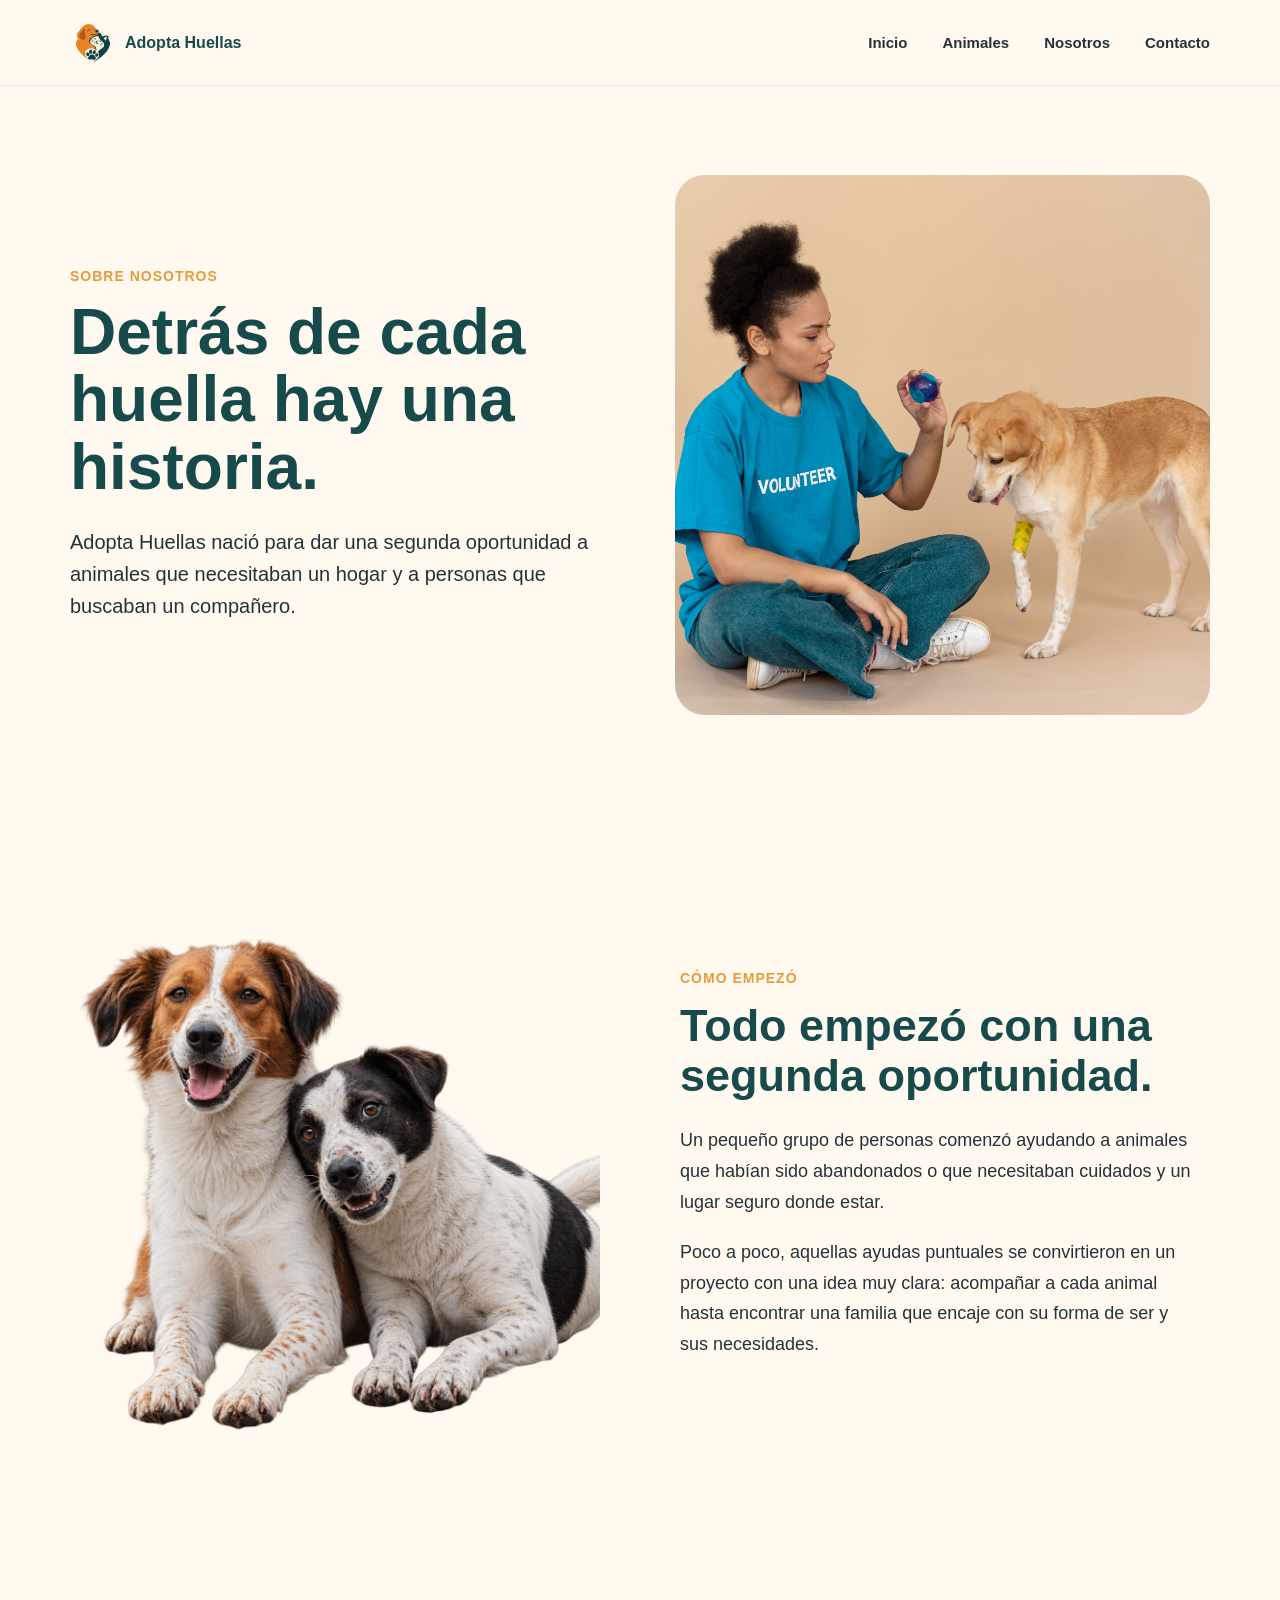
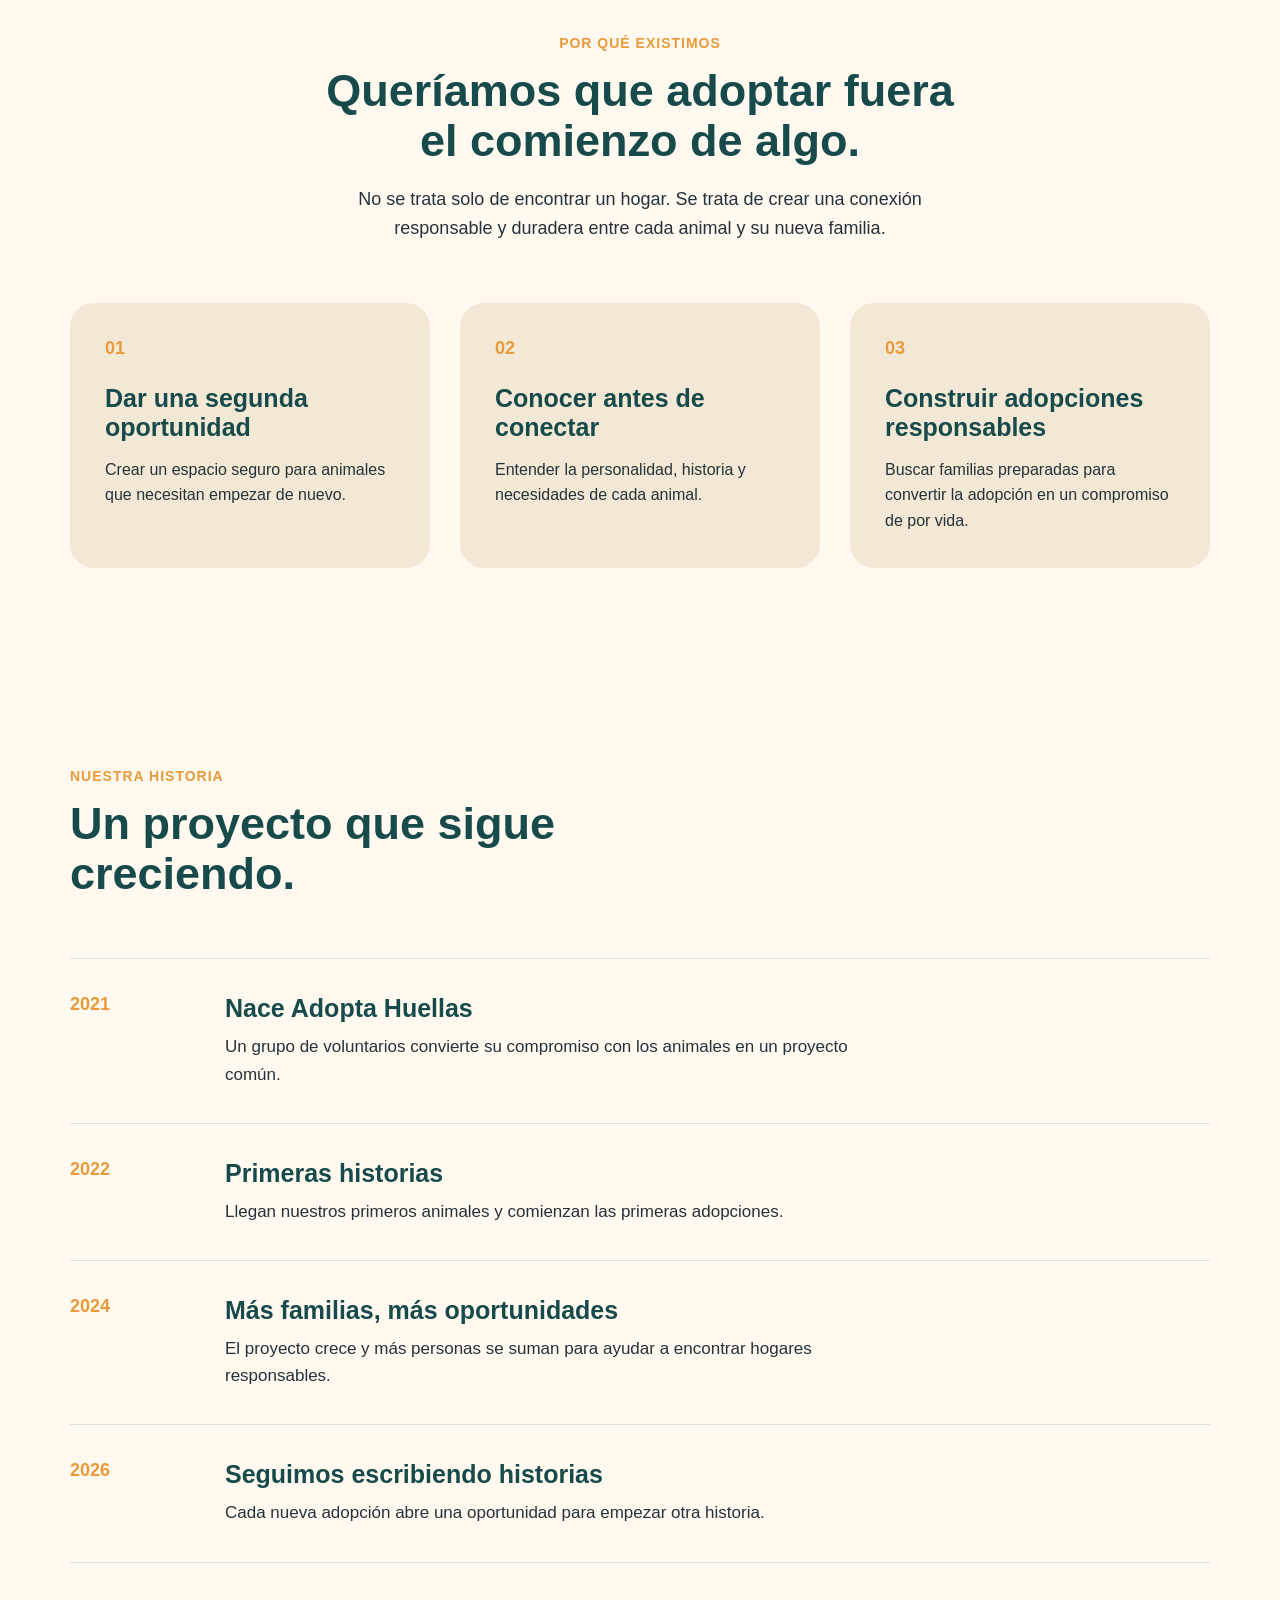
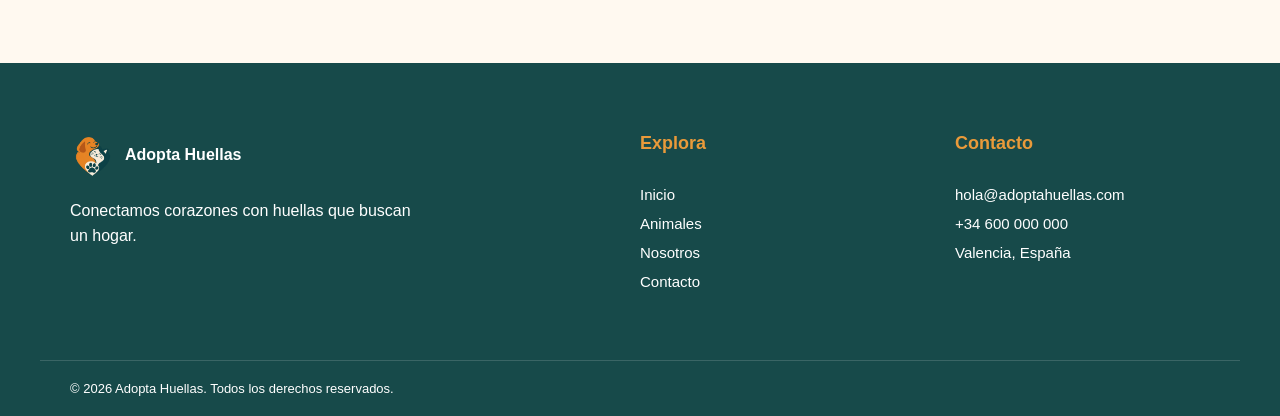
==== nosotros.html @ 2486e3f6 "añadiendo huellas" ====
<!DOCTYPE html>
<html lang="es">

<head>
    <meta charset="UTF-8">
    <meta name="viewport" content="width=device-width, initial-scale=1.0">
    <title>Nosotros | Adopta Huellas</title>
    <link rel="icon" type="image/x-icon" href="assets/icons/favicon.ico">
    <link rel="stylesheet" href="css/style.css">
    <link rel="stylesheet" href="css/nosotros.css">
</head>

<body>

    <header>
        <nav class="navbar">
            <a href="index.html#inicio" class="logo">
                <img src="assets/images/logo.png" alt="Adopta Huellas">
                <span>Adopta Huellas</span>
            </a>

            <div class="nav-links">
                <a href="index.html#inicio">Inicio</a>
                <a href="index.html#animales">Animales</a>
                <a href="nosotros.html">Nosotros</a>
                <a href="index.html#contacto">Contacto</a>
            </div>
        </nav>
    </header>

    <main>

        <section class="about-page-hero">
            <div class="about-page-hero-content">
                <p class="section-label">SOBRE NOSOTROS</p>
                <h1>Detrás de cada huella hay una historia.</h1>
                <p>
                    Adopta Huellas nació para dar una segunda oportunidad a animales
                    que necesitaban un hogar y a personas que buscaban un compañero.
                </p>
            </div>

            <div class="about-page-hero-image">
                <img src="assets/images/volunt.jpg" alt="Voluntaria junto a un perro">
            </div>
        </section>

        <section class="about-story">
            <div class="about-story-image">
                <img src="assets/images/img-hero.png" alt="Dos perros esperando una nueva oportunidad">
            </div>

            <div class="about-story-content">
                <p class="section-label">CÓMO EMPEZÓ</p>
                <h2>Todo empezó con una segunda oportunidad.</h2>
                <p>
                    Un pequeño grupo de personas comenzó ayudando a animales que habían
                    sido abandonados o que necesitaban cuidados y un lugar seguro donde estar.
                </p>
                <p>
                    Poco a poco, aquellas ayudas puntuales se convirtieron en un proyecto
                    con una idea muy clara: acompañar a cada animal hasta encontrar una familia
                    que encaje con su forma de ser y sus necesidades.
                </p>
            </div>
        </section>

        <section class="about-reason">
            <div class="section-header">
                <p class="section-label">POR QUÉ EXISTIMOS</p>
                <h2>Queríamos que adoptar fuera el comienzo de algo.</h2>
                <p>
                    No se trata solo de encontrar un hogar. Se trata de crear una conexión
                    responsable y duradera entre cada animal y su nueva familia.
                </p>
            </div>

            <div class="about-reason-grid">
                <article class="about-reason-card">
                    <span>01</span>
                    <h3>Dar una segunda oportunidad</h3>
                    <p>
                        Crear un espacio seguro para animales que necesitan empezar de nuevo.
                    </p>
                </article>

                <article class="about-reason-card">
                    <span>02</span>
                    <h3>Conocer antes de conectar</h3>
                    <p>
                        Entender la personalidad, historia y necesidades de cada animal.
                    </p>
                </article>

                <article class="about-reason-card">
                    <span>03</span>
                    <h3>Construir adopciones responsables</h3>
                    <p>
                        Buscar familias preparadas para convertir la adopción en un compromiso de por vida.
                    </p>
                </article>
            </div>
        </section>

        <section class="about-timeline">
            <div class="about-timeline-header">
                <p class="section-label">NUESTRA HISTORIA</p>
                <h2>Un proyecto que sigue creciendo.</h2>
            </div>

            <div class="timeline">
                <article class="timeline-item">
                    <span class="timeline-year">2021</span>
                    <div>
                        <h3>Nace Adopta Huellas</h3>
                        <p>
                            Un grupo de voluntarios convierte su compromiso con los animales en un proyecto común.
                        </p>
                    </div>
                </article>

                <article class="timeline-item">
                    <span class="timeline-year">2022</span>
                    <div>
                        <h3>Primeras historias</h3>
                        <p>
                            Llegan nuestros primeros animales y comienzan las primeras adopciones.
                        </p>
                    </div>
                </article>

                <article class="timeline-item">
                    <span class="timeline-year">2024</span>
                    <div>
                        <h3>Más familias, más oportunidades</h3>
                        <p>
                            El proyecto crece y más personas se suman para ayudar a encontrar hogares responsables.
                        </p>
                    </div>
                </article>

                <article class="timeline-item">
                    <span class="timeline-year">2026</span>
                    <div>
                        <h3>Seguimos escribiendo historias</h3>
                        <p>
                            Cada nueva adopción abre una oportunidad para empezar otra historia.
                        </p>
                    </div>
                </article>
            </div>
        </section>

    </main>

    <footer class="footer">
        <div class="footer-content">
            <div class="footer-brand">
                <a href="index.html#inicio" class="logo">
                    <img src="assets/images/logo.png" alt="Adopta Huellas">
                    <span>Adopta Huellas</span>
                </a>
                <p>
                    Conectamos corazones con huellas que buscan
                    un hogar.
                </p>
            </div>

            <div class="footer-links">
                <h3>Explora</h3>
                <a href="index.html#inicio">Inicio</a>
                <a href="index.html#animales">Animales</a>
                <a href="nosotros.html">Nosotros</a>
                <a href="index.html#contacto">Contacto</a>
            </div>

            <div class="footer-contact">
                <h3>Contacto</h3>
                <p>hola@adoptahuellas.com</p>
                <p>+34 600 000 000</p>
                <p>Valencia, España</p>
            </div>
        </div>

        <div class="footer-bottom">
            <p>© 2026 Adopta Huellas. Todos los derechos reservados.</p>
        </div>
    </footer>

</body>
</html>
---- css/style.css ----
:root {
    --primary: #174A4A;
    --secondary: #E99A3A;
    --background: #FFF9F0;
    --background-alt: #F3E8D5;
    --text: #263238;
    --white: #FFFFFF;
}

* {
    margin: 0;
    padding: 0;
    box-sizing: border-box;
}

html {
    scroll-behavior: smooth;
}

body {
    font-family: Arial, sans-serif;
    background-color: var(--background);
    color: var(--text);
    overflow-x: hidden;
}

img {
    max-width: 100%;
    display: block;
}

a {
    text-decoration: none;
    color: inherit;
}

/* HEADER / NAV */
header {
    position: fixed;
    top: 0;
    left: 0;
    width: 100%;
    z-index: 1000;
    background-color: rgba(255, 249, 240, 0.65);
    backdrop-filter: blur(12px);
    -webkit-backdrop-filter: blur(12px);
    border-bottom: 1px solid rgba(23, 74, 74, 0.08);
}

main {
    padding-top: 85px;
}

section {
    scroll-margin-top: 100px;
}

.navbar {
    max-width: 1200px;
    margin: 0 auto;
    padding: 20px 30px;
    display: flex;
    align-items: center;
    justify-content: space-between;
}

.logo {
    display: flex;
    align-items: center;
    gap: 10px;
    color: var(--primary);
    font-weight: 700;
}

.logo img {
    width: 45px;
    height: 45px;
}

.nav-links {
    display: flex;
    gap: 35px;
}

.nav-links a {
    font-size: 15px;
    font-weight: 600;
    transition: color 0.3s ease;
}

.nav-links a:hover {
    color: var(--secondary);
}

/* HERO */
.hero {
    position: relative;
    min-height: calc(100vh - 85px);
    max-width: 1200px;
    margin: 0 auto;
    padding: 60px 30px;
    display: grid;
    grid-template-columns: 1fr 1fr;
    align-items: center;
    gap: 60px;
}

.hero-label {
    display: flex;
    align-items: center;
    gap: 8px;
    margin-bottom: 20px;
    color: var(--secondary);
    font-weight: 700;
}

.hero-label svg {
    width: 20px;
    height: 20px;
    flex-shrink: 0;
}

.hero h1 {
    margin-bottom: 25px;
    color: var(--primary);
    font-size: 64px;
    line-height: 1.05;
}

.hero h1 span {
    display: block;
    color: var(--secondary);
}

.hero-description {
    max-width: 500px;
    margin-bottom: 35px;
    font-size: 20px;
    line-height: 1.6;
}

.hero-button {
    display: inline-flex;
    align-items: center;
    gap: 12px;
    padding: 15px 25px;
    background-color: var(--primary);
    color: var(--white);
    border-radius: 50px;
    font-weight: 700;
    transition: background-color 0.3s ease, transform 0.3s ease;
}

.hero-button:hover {
    background-color: #123D3D;
    transform: translateY(-3px);
}

/* HERO IMAGE */
.hero-image {
    position: relative;
    display: flex;
    justify-content: center;
    align-items: center;
}

.hero-circle {
    position: absolute;
    width: 430px;
    height: 430px;
    background-color: var(--secondary);
    border-radius: 48% 52% 45% 55% / 55% 45% 55% 45%;
    z-index: 0;
}

.hero-image img {
    position: relative;
    z-index: 1;
    width: 600px;
    max-width: none;
    filter: drop-shadow(0 20px 20px rgba(38, 50, 56, 0.15));
}

/* SHARED SECTION HEADER */
.section-header {
    max-width: 650px;
    margin: 0 auto 60px;
    text-align: center;
}

.section-label {
    margin-bottom: 15px;
    color: var(--secondary);
    font-size: 14px;
    font-weight: 700;
    letter-spacing: 1px;
}

.section-header h2 {
    margin-bottom: 20px;
    color: var(--primary);
    font-size: 45px;
    line-height: 1.1;
}

.section-header > p:last-child {
    font-size: 18px;
    line-height: 1.6;
}

/* CARE */
.care {
    position: relative;
    max-width: 1200px;
    margin: 0 auto;
    padding: 170px 30px 100px;
    isolation: isolate;
}

.care::before {
    content: "";
    position: absolute;
    top: 150px;
    bottom: 0;
    left: 50%;
    width: 100vw;
    transform: translateX(-50%);
    background-color: var(--background-alt);
    z-index: -2;
}

.care-wave {
    position: absolute;
    top: 0;
    left: 50%;
    width: 100vw;
    height: 170px;
    transform: translateX(-50%);
    z-index: -1;
    pointer-events: none;
}

.care-wave svg {
    display: block;
    width: 100%;
    height: 100%;
}

.care-grid {
    display: grid;
    grid-template-columns: repeat(3, 1fr);
    gap: 30px;
}

.care-card {
    padding: 35px;
    background-color: var(--white);
    border-radius: 20px;
}

.care-number {
    margin-bottom: 25px;
    color: var(--secondary);
    font-size: 18px;
    font-weight: 700;
}

.care-card h3 {
    margin-bottom: 15px;
    color: var(--primary);
    font-size: 27px;
}

.care-card p {
    font-size: 16px;
    line-height: 1.6;
}

.care-button {
    margin-top: 50px;
    text-align: center;
}

.care-button a {
    display: inline-block;
    padding: 14px 25px;
    border: 2px solid var(--primary);
    border-radius: 50px;
    color: var(--primary);
    font-weight: 700;
    transition: background-color 0.3s ease, color 0.3s ease, transform 0.3s ease;
}

.care-button a:hover {
    background-color: var(--primary);
    color: var(--white);
    transform: translateY(-2px);
}

/* CARE TRANSITION */
.care-transition {
    position: relative;
    width: 100%;
    height: 140px;
    margin-top: -1px;
    overflow: hidden;
    line-height: 0;
    pointer-events: none;
}

.care-transition svg {
    display: block;
    width: 100%;
    height: 100%;
}

/* HOW IT WORKS */
.how-it-works {
    max-width: 1200px;
    margin: 0 auto;
    padding: 100px 30px;
}

.steps {
    display: grid;
    grid-template-columns: repeat(3, 1fr);
    gap: 30px;
}

.step {
    padding: 35px;
    background-color: var(--background-alt);
    border-radius: 20px;
}

.step-number {
    margin-bottom: 25px;
    color: var(--secondary);
    font-size: 18px;
    font-weight: 700;
}

.step h3 {
    margin-bottom: 15px;
    color: var(--primary);
    font-size: 28px;
}

.step p {
    font-size: 16px;
    line-height: 1.6;
}

/* ABOUT */
.about {
    max-width: 1200px;
    margin: 0 auto;
    padding: 100px 30px;
    display: grid;
    grid-template-columns: 1fr 1fr;
    align-items: center;
    gap: 70px;
}

.about-image {
    height: 500px;
    overflow: hidden;
    border-radius: 25px;
}

.about-image img {
    width: 100%;
    height: 100%;
    object-fit: cover;
}

.about-content {
    max-width: 520px;
}

.about-content h2 {
    margin-bottom: 25px;
    color: var(--primary);
    font-size: 45px;
    line-height: 1.1;
}

.about-content p {
    margin-bottom: 20px;
    font-size: 18px;
    line-height: 1.7;
}

.about-button {
    display: inline-block;
    margin-top: 15px;
    padding: 14px 25px;
    border: 2px solid var(--primary);
    border-radius: 50px;
    color: var(--primary);
    font-weight: 700;
    transition: background-color 0.3s ease, color 0.3s ease, transform 0.3s ease;
}

.about-button:hover {
    background-color: var(--primary);
    color: var(--white);
    transform: translateY(-2px);
}

/* CTA */
.cta {
    max-width: 1200px;
    margin: 0 auto;
    padding: 100px 30px;
}

.cta-content {
    padding: 80px 100px;
    background-color: var(--primary);
    border-radius: 30px;
    text-align: center;
}

.cta .section-label {
    color: var(--secondary);
}

.cta h2 {
    max-width: 700px;
    margin: 0 auto 20px;
    color: var(--white);
    font-size: 45px;
    line-height: 1.1;
}

.cta p:not(.section-label) {
    max-width: 650px;
    margin: 0 auto 30px;
    color: var(--white);
    font-size: 18px;
    line-height: 1.6;
}

.cta-button {
    display: inline-block;
    padding: 15px 28px;
    background-color: var(--secondary);
    color: var(--white);
    border: 0;
    border-radius: 50px;
    font-family: inherit;
    font-size: 16px;
    font-weight: 700;
    cursor: not-allowed;
    opacity: 1;
}

/* FOOTER */
.footer {
    position: relative;
    background-color: var(--primary);
    color: var(--white);
}

.footer-wave {
    position: absolute;
    top: -80px;
    left: 0;
    width: 100%;
    height: 100px;
    overflow: hidden;
    line-height: 0;
}

.footer-wave svg {
    display: block;
    width: 100%;
    height: 100%;
}

.footer-content {
    max-width: 1200px;
    margin: 0 auto;
    padding: 70px 30px;
    display: grid;
    grid-template-columns: 2fr 1fr 1fr;
    gap: 60px;
}

.footer .logo {
    color: var(--white);
    margin-bottom: 20px;
}

.footer .logo img {
    width: 45px;
    height: 45px;
}

.footer-brand p {
    max-width: 350px;
    color: var(--white);
    line-height: 1.6;
}

.footer h3 {
    margin-bottom: 20px;
    color: var(--secondary);
    font-size: 18px;
}

.footer-links,
.footer-contact {
    display: flex;
    flex-direction: column;
    gap: 12px;
}

.footer-links a,
.footer-contact p {
    color: var(--white);
    font-size: 15px;
}

.footer-links a:hover {
    color: var(--secondary);
}

.footer-bottom {
    max-width: 1200px;
    margin: 0 auto;
    padding: 20px 30px;
    border-top: 1px solid rgba(255, 255, 255, 0.15);
}

.footer-bottom p {
    color: var(--white);
    font-size: 13px;
}

/* =========================
   DECORATIVE PAWS
========================= */

.decorative-paw {
    position: absolute;
    width: 42px;
    height: 42px;

    color: var(--secondary);
    opacity: 0.34;

    pointer-events: none;
    z-index: 0;
}

.decorative-paw.paw-front {
    z-index: 2;
    opacity: 0.24;
}

.hero,
.care,
.how-it-works,
.about,
.cta {
    position: relative;
}

.hero-content,
.hero-image,
.care .section-header,
.care-grid,
.care-button,
.how-it-works .section-header,
.steps,
.about-image,
.about-content,
.cta-content {
    position: relative;
    z-index: 1;
}

/* HERO */
.paw-1 {
    top: 92px;
    left: 50px;
    width: 34px;
    height: 34px;
    transform: rotate(-18deg);
}

.paw-2 {
    top: 245px;
    left: 355px;
    width: 48px;
    height: 48px;
    transform: rotate(17deg);
}

.paw-3 {
    right: 52px;
    bottom: 58px;
    width: 40px;
    height: 40px;
    transform: rotate(-24deg);
}

/* CARE */
.paw-4 {
    top: 190px;
    left: 48px;
    width: 36px;
    height: 36px;
    transform: rotate(14deg);
}

.paw-5 {
    top: 305px;
    right: 56px;
    width: 52px;
    height: 52px;
    transform: rotate(-20deg);
}

/* HOW IT WORKS */
.paw-6 {
    top: 85px;
    right: 82px;
    width: 34px;
    height: 34px;
    transform: rotate(24deg);
}

.paw-7 {
    bottom: 82px;
    left: 78px;
    width: 46px;
    height: 46px;
    transform: rotate(-12deg);
}

/* ABOUT */
.paw-8 {
    top: 44px;
    left: 52px;
    width: 38px;
    height: 38px;
    transform: rotate(-16deg);
}

.paw-9 {
    right: 34px;
    bottom: 74px;
    width: 50px;
    height: 50px;
    transform: rotate(18deg);
}

/* CTA */
.paw-10 {
    top: 40px;
    right: 72px;
    width: 44px;
    height: 44px;
    transform: rotate(-14deg);
}
---- css/nosotros.css ----
/* =========================
   NOSOTROS — estilos nuevos
========================= */

.about-page-hero {
    max-width: 1200px;
    margin: 0 auto;
    padding: 90px 30px 100px;
    display: grid;
    grid-template-columns: 1fr 1fr;
    align-items: center;
    gap: 70px;
}

.about-page-hero-content {
    max-width: 560px;
}

.about-page-hero h1 {
    margin-bottom: 25px;
    color: var(--primary);
    font-size: 64px;
    line-height: 1.05;
}

.about-page-hero p:not(.section-label) {
    max-width: 520px;
    font-size: 20px;
    line-height: 1.6;
}

.about-page-hero-image {
    height: 540px;
    overflow: hidden;
    border-radius: 30px;
}

.about-page-hero-image img {
    width: 100%;
    height: 100%;
    object-fit: cover;
}

.about-story {
    max-width: 1200px;
    margin: 0 auto;
    padding: 100px 30px;
    display: grid;
    grid-template-columns: 1fr 1fr;
    align-items: center;
    gap: 80px;
}

.about-story-image {
    height: 520px;
    overflow: hidden;
    border-radius: 30px;
}

.about-story-image img {
    width: 100%;
    height: 100%;
    object-fit: cover;
}

.about-story-content {
    max-width: 520px;
}

.about-story-content h2 {
    margin-bottom: 25px;
    color: var(--primary);
    font-size: 45px;
    line-height: 1.1;
}

.about-story-content p:not(.section-label) {
    margin-bottom: 20px;
    font-size: 18px;
    line-height: 1.7;
}

.about-reason {
    max-width: 1200px;
    margin: 0 auto;
    padding: 100px 30px;
}

.about-reason-grid {
    display: grid;
    grid-template-columns: repeat(3, 1fr);
    gap: 30px;
    margin-top: 60px;
}

.about-reason-card {
    padding: 35px;
    background-color: var(--background-alt);
    border-radius: 24px;
}

.about-reason-card span {
    display: block;
    margin-bottom: 25px;
    color: var(--secondary);
    font-size: 18px;
    font-weight: 700;
}

.about-reason-card h3 {
    margin-bottom: 15px;
    color: var(--primary);
    font-size: 25px;
}

.about-reason-card p {
    font-size: 16px;
    line-height: 1.6;
}

.about-timeline {
    max-width: 1200px;
    margin: 0 auto;
    padding: 100px 30px;
}

.about-timeline-header {
    max-width: 700px;
    margin-bottom: 60px;
}

.about-timeline-header h2 {
    color: var(--primary);
    font-size: 45px;
    line-height: 1.1;
}

.timeline {
    display: flex;
    flex-direction: column;
    gap: 0;
}

.timeline-item {
    display: grid;
    grid-template-columns: 120px 1fr;
    gap: 35px;
    padding: 35px 0;
    border-top: 1px solid rgba(23, 74, 74, 0.15);
}

.timeline-item:last-child {
    border-bottom: 1px solid rgba(23, 74, 74, 0.15);
}

.timeline-year {
    color: var(--secondary);
    font-size: 18px;
    font-weight: 700;
}

.timeline-item h3 {
    margin-bottom: 10px;
    color: var(--primary);
    font-size: 25px;
}

.timeline-item p {
    max-width: 650px;
    font-size: 17px;
    line-height: 1.6;
}

.about-page-cta {
    max-width: 1200px;
    margin: 0 auto;
    padding: 100px 30px;
}
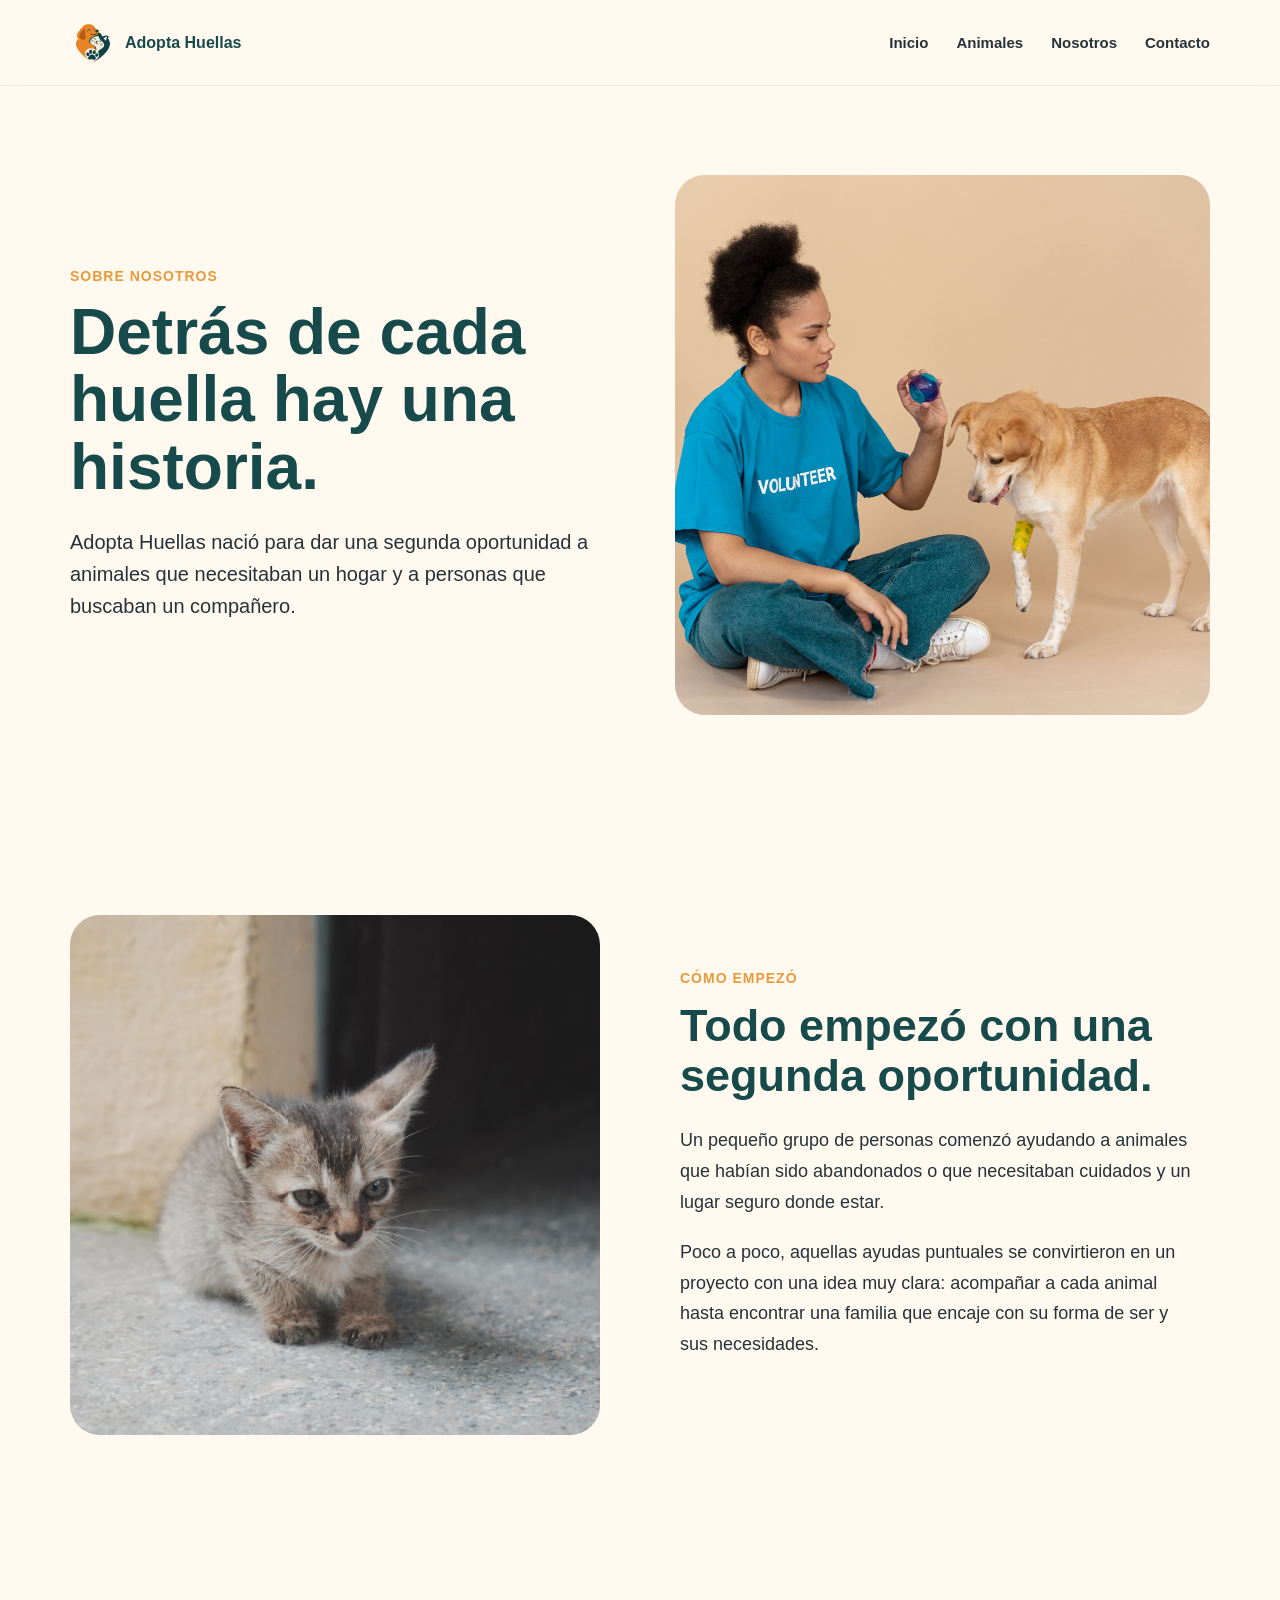
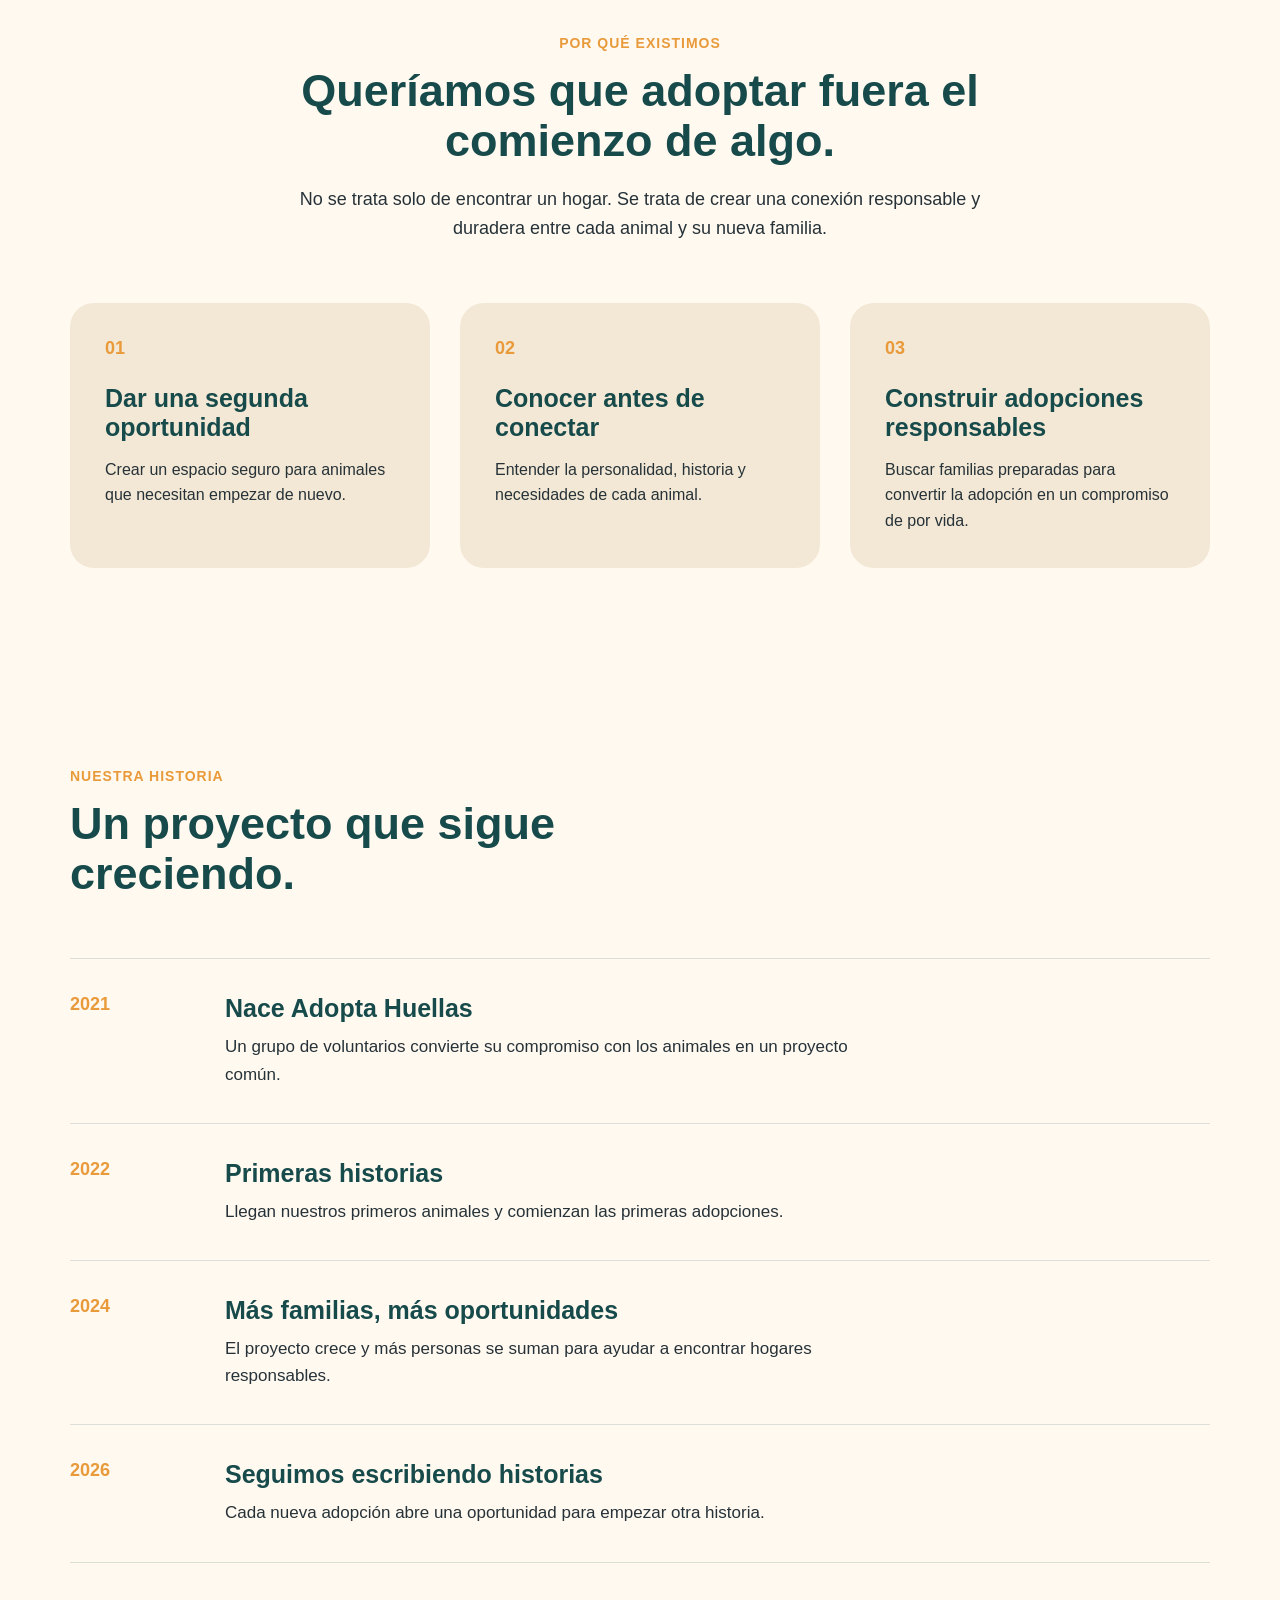
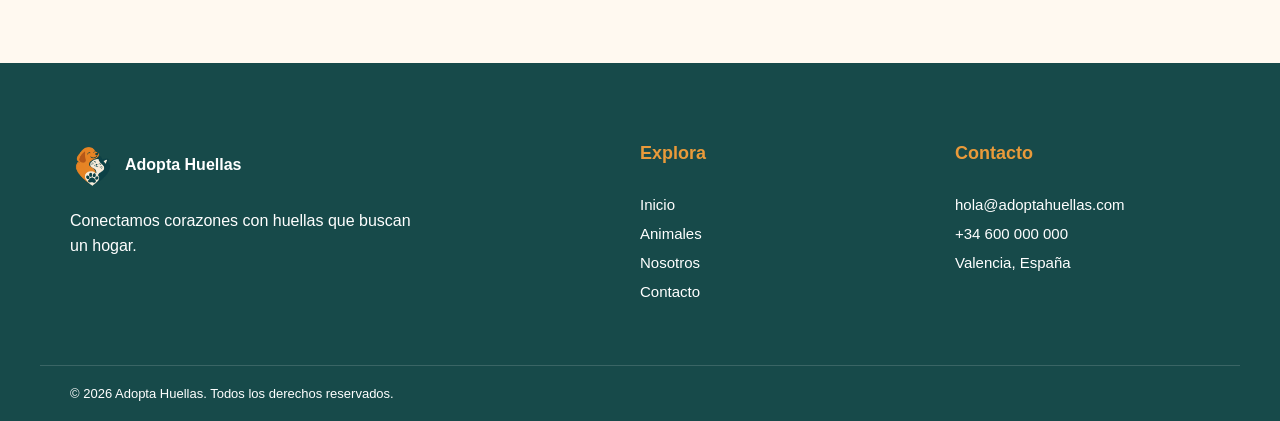
==== commit 12a054b0: "cambiando imagenes, modificando contenido" ====
--- a/nosotros.html
+++ b/nosotros.html
@@ -47,7 +47,7 @@
 
         <section class="about-story">
             <div class="about-story-image">
-                <img src="assets/images/img-hero.png" alt="Dos perros esperando una nueva oportunidad">
+                <img src="assets/images/img-hero.jpg" alt="Dos perros esperando una nueva oportunidad">
             </div>
 
             <div class="about-story-content">
--- a/css/style.css
+++ b/css/style.css
@@ -1,4 +1,4 @@
-:root {
+ :root {
     --primary: #174A4A;
     --secondary: #E99A3A;
     --background: #FFF9F0;
@@ -34,7 +34,7 @@
     color: inherit;
 }
 
-/* HEADER / NAV */
+/* HEADER / NAVEGACIÓN */
 header {
     position: fixed;
     top: 0;
@@ -51,7 +51,8 @@
     padding-top: 85px;
 }
 
-section {
+section,
+footer {
     scroll-margin-top: 100px;
 }
 
@@ -79,7 +80,7 @@
 
 .nav-links {
     display: flex;
-    gap: 35px;
+    gap: 28px;
 }
 
 .nav-links a {
@@ -95,8 +96,8 @@
 /* HERO */
 .hero {
     position: relative;
+    max-width: 1200px;
     min-height: calc(100vh - 85px);
-    max-width: 1200px;
     margin: 0 auto;
     padding: 60px 30px;
     display: grid;
@@ -105,19 +106,12 @@
     gap: 60px;
 }
 
-.hero-label {
-    display: flex;
-    align-items: center;
-    gap: 8px;
-    margin-bottom: 20px;
-    color: var(--secondary);
-    font-weight: 700;
-}
-
-.hero-label svg {
-    width: 20px;
-    height: 20px;
-    flex-shrink: 0;
+.hero-content,
+.hero-image,
+.about-image,
+.about-content {
+    position: relative;
+    z-index: 1;
 }
 
 .hero h1 {
@@ -156,9 +150,7 @@
     transform: translateY(-3px);
 }
 
-/* HERO IMAGE */
 .hero-image {
-    position: relative;
     display: flex;
     justify-content: center;
     align-items: center;
@@ -181,10 +173,12 @@
     filter: drop-shadow(0 20px 20px rgba(38, 50, 56, 0.15));
 }
 
-/* SHARED SECTION HEADER */
+/* ENCABEZADOS COMPARTIDOS */
 .section-header {
-    max-width: 650px;
-    margin: 0 auto 60px;
+    position: relative;
+    z-index: 1;
+    max-width: 700px;
+    margin: 0 auto 55px;
     text-align: center;
 }
 
@@ -208,8 +202,8 @@
     line-height: 1.6;
 }
 
-/* CARE */
-.care {
+/* PROCESO DE ADOPCIÓN: SECCIÓN BEIGE CON WAVE DE ENTRADA */
+.process-section {
     position: relative;
     max-width: 1200px;
     margin: 0 auto;
@@ -217,7 +211,7 @@
     isolation: isolate;
 }
 
-.care::before {
+.process-section::before {
     content: "";
     position: absolute;
     top: 150px;
@@ -229,7 +223,7 @@
     z-index: -2;
 }
 
-.care-wave {
+.process-wave {
     position: absolute;
     top: 0;
     left: 50%;
@@ -240,96 +234,25 @@
     pointer-events: none;
 }
 
-.care-wave svg {
+.process-wave svg,
+.process-transition svg,
+.footer-wave svg {
     display: block;
     width: 100%;
     height: 100%;
 }
 
-.care-grid {
+.steps {
+    position: relative;
+    z-index: 1;
     display: grid;
     grid-template-columns: repeat(3, 1fr);
     gap: 30px;
 }
 
-.care-card {
+.step {
     padding: 35px;
     background-color: var(--white);
-    border-radius: 20px;
-}
-
-.care-number {
-    margin-bottom: 25px;
-    color: var(--secondary);
-    font-size: 18px;
-    font-weight: 700;
-}
-
-.care-card h3 {
-    margin-bottom: 15px;
-    color: var(--primary);
-    font-size: 27px;
-}
-
-.care-card p {
-    font-size: 16px;
-    line-height: 1.6;
-}
-
-.care-button {
-    margin-top: 50px;
-    text-align: center;
-}
-
-.care-button a {
-    display: inline-block;
-    padding: 14px 25px;
-    border: 2px solid var(--primary);
-    border-radius: 50px;
-    color: var(--primary);
-    font-weight: 700;
-    transition: background-color 0.3s ease, color 0.3s ease, transform 0.3s ease;
-}
-
-.care-button a:hover {
-    background-color: var(--primary);
-    color: var(--white);
-    transform: translateY(-2px);
-}
-
-/* CARE TRANSITION */
-.care-transition {
-    position: relative;
-    width: 100%;
-    height: 140px;
-    margin-top: -1px;
-    overflow: hidden;
-    line-height: 0;
-    pointer-events: none;
-}
-
-.care-transition svg {
-    display: block;
-    width: 100%;
-    height: 100%;
-}
-
-/* HOW IT WORKS */
-.how-it-works {
-    max-width: 1200px;
-    margin: 0 auto;
-    padding: 100px 30px;
-}
-
-.steps {
-    display: grid;
-    grid-template-columns: repeat(3, 1fr);
-    gap: 30px;
-}
-
-.step {
-    padding: 35px;
-    background-color: var(--background-alt);
     border-radius: 20px;
 }
 
@@ -351,8 +274,128 @@
     line-height: 1.6;
 }
 
-/* ABOUT */
+/* WAVE DE SALIDA DEL PROCESO */
+.process-transition {
+    position: relative;
+    width: 100%;
+    height: 150px;
+    margin-top: -1px;
+    margin-bottom: -70px;
+    line-height: 0;
+    pointer-events: none;
+    overflow: hidden;
+}
+
+/* NUESTRO COMPROMISO: FOTO + CONTENIDO EDITORIAL */
+.commitment {
+    position: relative;
+    max-width: 1200px;
+    margin: 0 auto;
+    padding: 85px 30px 110px;
+}
+
+.commitment-layout {
+    display: grid;
+    grid-template-columns: 1.05fr 0.95fr;
+    grid-template-areas: "content photo";
+    align-items: center;
+    gap: 70px;
+}
+
+.commitment-photo {
+    grid-area: photo;
+    position: relative;
+    z-index: 1;
+    height: 500px;
+    margin: 0;
+    border-radius: 28px;
+    overflow: hidden;
+    background-color: var(--background-alt);
+}
+
+.commitment-photo img {
+    width: 100%;
+    height: 100%;
+    object-fit: cover;
+    object-position: center 64%;
+}
+
+.commitment-photo-caption {
+    position: absolute;
+    left: 22px;
+    right: 22px;
+    bottom: 22px;
+    width: fit-content;
+    max-width: calc(100% - 44px);
+    padding: 12px 16px;
+    border-radius: 14px;
+    background-color: rgba(255, 249, 240, 0.92);
+    color: var(--primary);
+    font-size: 14px;
+    font-weight: 700;
+    line-height: 1.4;
+}
+
+.commitment-content {
+    grid-area: content;
+    position: relative;
+    z-index: 1;
+    max-width: 550px;
+}
+
+.commitment-content h2 {
+    margin-bottom: 20px;
+    color: var(--primary);
+    font-size: 44px;
+    line-height: 1.1;
+}
+
+.commitment-intro {
+    margin-bottom: 28px;
+    font-size: 18px;
+    line-height: 1.7;
+}
+
+.commitment-list {
+    display: flex;
+    flex-direction: column;
+}
+
+.commitment-point {
+    display: grid;
+    grid-template-columns: 42px 1fr;
+    gap: 16px;
+    align-items: start;
+    padding: 20px 0;
+    border-top: 1px solid rgba(23, 74, 74, 0.16);
+}
+
+.commitment-number {
+    display: grid;
+    place-items: center;
+    width: 38px;
+    height: 38px;
+    border-radius: 50%;
+    background-color: var(--background-alt);
+    color: var(--primary);
+    font-size: 13px;
+    font-weight: 700;
+}
+
+.commitment-point h3 {
+    margin-bottom: 5px;
+    color: var(--primary);
+    font-size: 20px;
+}
+
+.commitment-point p {
+    font-size: 15px;
+    line-height: 1.55;
+}
+
+/* SOBRE NOSOTROS */
 .about {
+    position: relative;
     max-width: 1200px;
     margin: 0 auto;
     padding: 100px 30px;
@@ -408,81 +451,29 @@
     transform: translateY(-2px);
 }
 
-/* CTA */
-.cta {
+/* FOOTER / CONTACTO */
+.footer {
+    position: relative;
+    background-color: var(--primary);
+    color: var(--white);
+}
+
+.footer-wave {
+    position: absolute;
+    top: -65px;
+    left: 0;
+    width: 100%;
+    height: 130px;
+    line-height: 0;
+    pointer-events: none;
+}
+
+.footer-content {
+    position: relative;
+    z-index: 2;
     max-width: 1200px;
     margin: 0 auto;
-    padding: 100px 30px;
-}
-
-.cta-content {
-    padding: 80px 100px;
-    background-color: var(--primary);
-    border-radius: 30px;
-    text-align: center;
-}
-
-.cta .section-label {
-    color: var(--secondary);
-}
-
-.cta h2 {
-    max-width: 700px;
-    margin: 0 auto 20px;
-    color: var(--white);
-    font-size: 45px;
-    line-height: 1.1;
-}
-
-.cta p:not(.section-label) {
-    max-width: 650px;
-    margin: 0 auto 30px;
-    color: var(--white);
-    font-size: 18px;
-    line-height: 1.6;
-}
-
-.cta-button {
-    display: inline-block;
-    padding: 15px 28px;
-    background-color: var(--secondary);
-    color: var(--white);
-    border: 0;
-    border-radius: 50px;
-    font-family: inherit;
-    font-size: 16px;
-    font-weight: 700;
-    cursor: not-allowed;
-    opacity: 1;
-}
-
-/* FOOTER */
-.footer {
-    position: relative;
-    background-color: var(--primary);
-    color: var(--white);
-}
-
-.footer-wave {
-    position: absolute;
-    top: -80px;
-    left: 0;
-    width: 100%;
-    height: 100px;
-    overflow: hidden;
-    line-height: 0;
-}
-
-.footer-wave svg {
-    display: block;
-    width: 100%;
-    height: 100%;
-}
-
-.footer-content {
-    max-width: 1200px;
-    margin: 0 auto;
-    padding: 70px 30px;
+    padding: 80px 30px 65px;
     display: grid;
     grid-template-columns: 2fr 1fr 1fr;
     gap: 60px;
@@ -528,6 +519,8 @@
 }
 
 .footer-bottom {
+    position: relative;
+    z-index: 2;
     max-width: 1200px;
     margin: 0 auto;
     padding: 20px 30px;
@@ -539,18 +532,13 @@
     font-size: 13px;
 }
 
-/* =========================
-   DECORATIVE PAWS
-========================= */
-
+/* HUELLAS DECORATIVAS */
 .decorative-paw {
     position: absolute;
     width: 42px;
     height: 42px;
-
     color: var(--secondary);
     opacity: 0.34;
-
     pointer-events: none;
     z-index: 0;
 }
@@ -561,25 +549,18 @@
 }
 
 .hero,
-.care,
-.how-it-works,
+.process-section,
+.commitment,
 .about,
-.cta {
-    position: relative;
-}
-
-.hero-content,
-.hero-image,
-.care .section-header,
-.care-grid,
-.care-button,
-.how-it-works .section-header,
-.steps,
-.about-image,
-.about-content,
-.cta-content {
-    position: relative;
-    z-index: 1;
+.footer {
+    position: relative;
+}
+
+.hero > .decorative-paw,
+.process-section > .decorative-paw,
+.commitment > .decorative-paw,
+.about > .decorative-paw {
+    pointer-events: none;
 }
 
 /* HERO */
@@ -607,7 +588,7 @@
     transform: rotate(-24deg);
 }
 
-/* CARE */
+/* PROCESO */
 .paw-4 {
     top: 190px;
     left: 48px;
@@ -624,24 +605,24 @@
     transform: rotate(-20deg);
 }
 
-/* HOW IT WORKS */
+/* COMPROMISO */
 .paw-6 {
-    top: 85px;
-    right: 82px;
+    top: 60px;
+    right: 75px;
     width: 34px;
     height: 34px;
     transform: rotate(24deg);
 }
 
 .paw-7 {
-    bottom: 82px;
-    left: 78px;
+    bottom: 72px;
+    left: 45%;
     width: 46px;
     height: 46px;
     transform: rotate(-12deg);
 }
 
-/* ABOUT */
+/* SOBRE NOSOTROS */
 .paw-8 {
     top: 44px;
     left: 52px;
@@ -658,11 +639,13 @@
     transform: rotate(18deg);
 }
 
-/* CTA */
-.paw-10 {
-    top: 40px;
-    right: 72px;
+/* FOOTER */
+.footer > .paw-10 {
+    top: 16px;
+    right: 65px;
     width: 44px;
     height: 44px;
     transform: rotate(-14deg);
-}+    z-index: 1;
+    opacity: 0.25;
+}
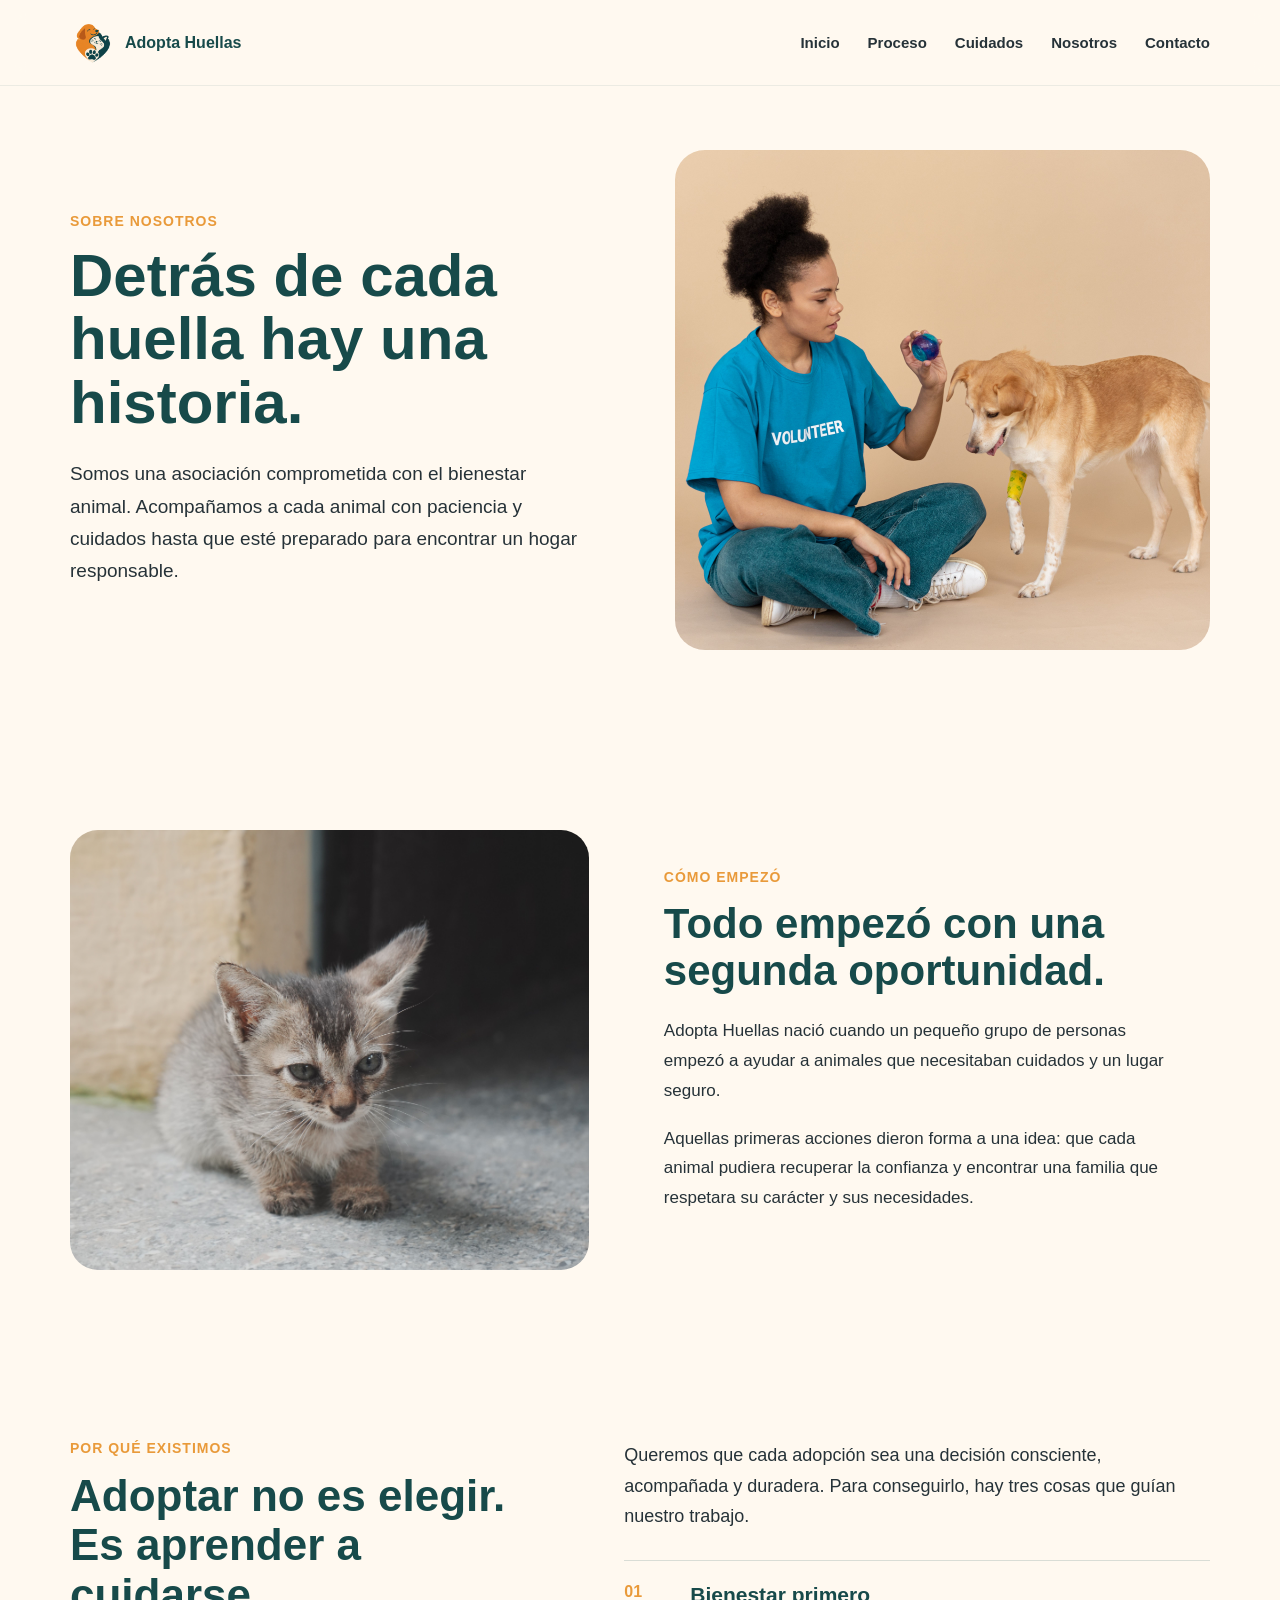
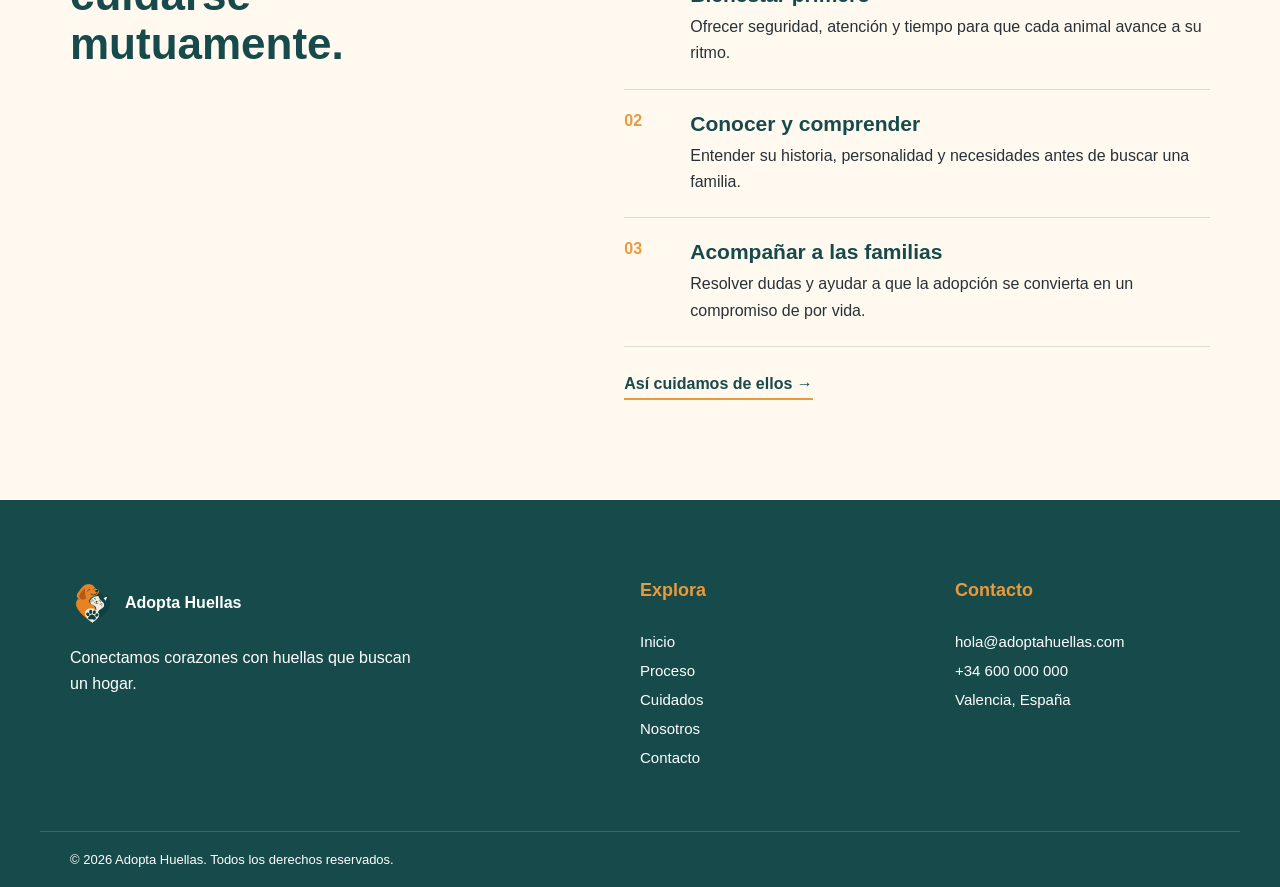
==== commit 2011c579: "modificando apartado "nosotros"" ====
--- a/nosotros.html
+++ b/nosotros.html
@@ -7,13 +7,12 @@
     <title>Nosotros | Adopta Huellas</title>
     <link rel="icon" type="image/x-icon" href="assets/icons/favicon.ico">
     <link rel="stylesheet" href="css/style.css">
-    <link rel="stylesheet" href="css/nosotros.css">
 </head>
 
 <body>
 
     <header>
-        <nav class="navbar">
+        <nav class="navbar" aria-label="Navegación principal">
             <a href="index.html#inicio" class="logo">
                 <img src="assets/images/logo.png" alt="Adopta Huellas">
                 <span>Adopta Huellas</span>
@@ -21,8 +20,9 @@
 
             <div class="nav-links">
                 <a href="index.html#inicio">Inicio</a>
-                <a href="index.html#animales">Animales</a>
-                <a href="nosotros.html">Nosotros</a>
+                <a href="index.html#proceso">Proceso</a>
+                <a href="index.html#cuidados">Cuidados</a>
+                <a href="nosotros.html" aria-current="page">Nosotros</a>
                 <a href="index.html#contacto">Contacto</a>
             </div>
         </nav>
@@ -35,142 +35,95 @@
                 <p class="section-label">SOBRE NOSOTROS</p>
                 <h1>Detrás de cada huella hay una historia.</h1>
                 <p>
-                    Adopta Huellas nació para dar una segunda oportunidad a animales
-                    que necesitaban un hogar y a personas que buscaban un compañero.
+                    Somos una asociación comprometida con el bienestar animal.
+                    Acompañamos a cada animal con paciencia y cuidados hasta que
+                    esté preparado para encontrar un hogar responsable.
                 </p>
             </div>
 
             <div class="about-page-hero-image">
-                <img src="assets/images/volunt.jpg" alt="Voluntaria junto a un perro">
+                <img src="assets/images/volunt.jpg" alt="Una voluntaria comparte un momento con un perro">
             </div>
         </section>
 
         <section class="about-story">
             <div class="about-story-image">
-                <img src="assets/images/img-hero.jpg" alt="Dos perros esperando una nueva oportunidad">
+                <img src="assets/images/img-hero.jpg" alt="Dos perros que buscan una nueva oportunidad">
             </div>
 
             <div class="about-story-content">
                 <p class="section-label">CÓMO EMPEZÓ</p>
                 <h2>Todo empezó con una segunda oportunidad.</h2>
                 <p>
-                    Un pequeño grupo de personas comenzó ayudando a animales que habían
-                    sido abandonados o que necesitaban cuidados y un lugar seguro donde estar.
+                    Adopta Huellas nació cuando un pequeño grupo de personas empezó
+                    a ayudar a animales que necesitaban cuidados y un lugar seguro.
                 </p>
                 <p>
-                    Poco a poco, aquellas ayudas puntuales se convirtieron en un proyecto
-                    con una idea muy clara: acompañar a cada animal hasta encontrar una familia
-                    que encaje con su forma de ser y sus necesidades.
+                    Aquellas primeras acciones dieron forma a una idea: que cada animal
+                    pudiera recuperar la confianza y encontrar una familia que respetara
+                    su carácter y sus necesidades.
                 </p>
             </div>
         </section>
 
-        <section class="about-reason">
-            <div class="section-header">
+        <section class="about-purpose">
+            <div class="about-purpose-intro">
                 <p class="section-label">POR QUÉ EXISTIMOS</p>
-                <h2>Queríamos que adoptar fuera el comienzo de algo.</h2>
-                <p>
-                    No se trata solo de encontrar un hogar. Se trata de crear una conexión
-                    responsable y duradera entre cada animal y su nueva familia.
-                </p>
+                <h2>Adoptar no es elegir. Es aprender a cuidarse mutuamente.</h2>
             </div>
 
-            <div class="about-reason-grid">
-                <article class="about-reason-card">
+            <div class="about-purpose-content">
+                <p>
+                    Queremos que cada adopción sea una decisión consciente, acompañada
+                    y duradera. Para conseguirlo, hay tres cosas que guían nuestro trabajo.
+                </p>
+
+                <article class="about-purpose-point">
                     <span>01</span>
-                    <h3>Dar una segunda oportunidad</h3>
-                    <p>
-                        Crear un espacio seguro para animales que necesitan empezar de nuevo.
-                    </p>
-                </article>
-
-                <article class="about-reason-card">
-                    <span>02</span>
-                    <h3>Conocer antes de conectar</h3>
-                    <p>
-                        Entender la personalidad, historia y necesidades de cada animal.
-                    </p>
-                </article>
-
-                <article class="about-reason-card">
-                    <span>03</span>
-                    <h3>Construir adopciones responsables</h3>
-                    <p>
-                        Buscar familias preparadas para convertir la adopción en un compromiso de por vida.
-                    </p>
-                </article>
-            </div>
-        </section>
-
-        <section class="about-timeline">
-            <div class="about-timeline-header">
-                <p class="section-label">NUESTRA HISTORIA</p>
-                <h2>Un proyecto que sigue creciendo.</h2>
-            </div>
-
-            <div class="timeline">
-                <article class="timeline-item">
-                    <span class="timeline-year">2021</span>
                     <div>
-                        <h3>Nace Adopta Huellas</h3>
-                        <p>
-                            Un grupo de voluntarios convierte su compromiso con los animales en un proyecto común.
-                        </p>
+                        <h3>Bienestar primero</h3>
+                        <p>Ofrecer seguridad, atención y tiempo para que cada animal avance a su ritmo.</p>
                     </div>
                 </article>
 
-                <article class="timeline-item">
-                    <span class="timeline-year">2022</span>
+                <article class="about-purpose-point">
+                    <span>02</span>
                     <div>
-                        <h3>Primeras historias</h3>
-                        <p>
-                            Llegan nuestros primeros animales y comienzan las primeras adopciones.
-                        </p>
+                        <h3>Conocer y comprender</h3>
+                        <p>Entender su historia, personalidad y necesidades antes de buscar una familia.</p>
                     </div>
                 </article>
 
-                <article class="timeline-item">
-                    <span class="timeline-year">2024</span>
+                <article class="about-purpose-point">
+                    <span>03</span>
                     <div>
-                        <h3>Más familias, más oportunidades</h3>
-                        <p>
-                            El proyecto crece y más personas se suman para ayudar a encontrar hogares responsables.
-                        </p>
+                        <h3>Acompañar a las familias</h3>
+                        <p>Resolver dudas y ayudar a que la adopción se convierta en un compromiso de por vida.</p>
                     </div>
                 </article>
 
-                <article class="timeline-item">
-                    <span class="timeline-year">2026</span>
-                    <div>
-                        <h3>Seguimos escribiendo historias</h3>
-                        <p>
-                            Cada nueva adopción abre una oportunidad para empezar otra historia.
-                        </p>
-                    </div>
-                </article>
+                <a href="index.html#cuidados" class="about-purpose-link">Así cuidamos de ellos →</a>
             </div>
         </section>
 
     </main>
 
-    <footer class="footer">
+    <footer id="contacto" class="footer">
         <div class="footer-content">
             <div class="footer-brand">
                 <a href="index.html#inicio" class="logo">
                     <img src="assets/images/logo.png" alt="Adopta Huellas">
                     <span>Adopta Huellas</span>
                 </a>
-                <p>
-                    Conectamos corazones con huellas que buscan
-                    un hogar.
-                </p>
+                <p>Conectamos corazones con huellas que buscan un hogar.</p>
             </div>
 
             <div class="footer-links">
                 <h3>Explora</h3>
                 <a href="index.html#inicio">Inicio</a>
-                <a href="index.html#animales">Animales</a>
-                <a href="nosotros.html">Nosotros</a>
+                <a href="index.html#proceso">Proceso</a>
+                <a href="index.html#cuidados">Cuidados</a>
+                <a href="nosotros.html" aria-current="page">Nosotros</a>
                 <a href="index.html#contacto">Contacto</a>
             </div>
 
@@ -188,4 +141,4 @@
     </footer>
 
 </body>
-</html>+</html>
--- a/css/style.css
+++ b/css/style.css
@@ -649,3 +649,153 @@
     z-index: 1;
     opacity: 0.25;
 }
+
+/* =========================
+   PÁGINA NOSOTROS
+========================= */
+
+.about-page-hero {
+    max-width: 1200px;
+    margin: 0 auto;
+    padding: 65px 30px 95px;
+    display: grid;
+    grid-template-columns: 1fr 1fr;
+    align-items: center;
+    gap: 70px;
+}
+
+.about-page-hero-content {
+    max-width: 560px;
+}
+
+.about-page-hero h1 {
+    margin-bottom: 24px;
+    color: var(--primary);
+    font-size: 60px;
+    line-height: 1.06;
+}
+
+.about-page-hero p:not(.section-label) {
+    max-width: 520px;
+    font-size: 19px;
+    line-height: 1.7;
+}
+
+.about-page-hero-image {
+    height: 500px;
+    overflow: hidden;
+    border-radius: 30px;
+}
+
+.about-page-hero-image img {
+    width: 100%;
+    height: 100%;
+    object-fit: cover;
+}
+
+.about-story {
+    max-width: 1200px;
+    margin: 0 auto;
+    padding: 85px 30px;
+    display: grid;
+    grid-template-columns: 0.95fr 1fr;
+    align-items: center;
+    gap: 75px;
+}
+
+.about-story-image {
+    height: 440px;
+    overflow: hidden;
+    border-radius: 28px;
+}
+
+.about-story-image img {
+    width: 100%;
+    height: 100%;
+    object-fit: cover;
+}
+
+.about-story-content {
+    max-width: 520px;
+}
+
+.about-story-content h2,
+.about-purpose-intro h2 {
+    margin-bottom: 22px;
+    color: var(--primary);
+    font-size: 42px;
+    line-height: 1.12;
+}
+
+.about-story-content p:not(.section-label) {
+    margin-bottom: 18px;
+    font-size: 17px;
+    line-height: 1.75;
+}
+
+.about-purpose {
+    max-width: 1200px;
+    margin: 0 auto;
+    padding: 85px 30px 100px;
+    display: grid;
+    grid-template-columns: 0.9fr 1.1fr;
+    align-items: start;
+    gap: 75px;
+}
+
+.about-purpose-intro {
+    max-width: 460px;
+}
+
+.about-purpose-intro h2 {
+    font-size: 44px;
+}
+
+.about-purpose-content > p {
+    margin-bottom: 28px;
+    font-size: 18px;
+    line-height: 1.7;
+}
+
+.about-purpose-point {
+    display: grid;
+    grid-template-columns: 48px 1fr;
+    gap: 18px;
+    padding: 22px 0;
+    border-top: 1px solid rgba(23, 74, 74, 0.16);
+}
+
+.about-purpose-point:last-of-type {
+    border-bottom: 1px solid rgba(23, 74, 74, 0.16);
+}
+
+.about-purpose-point > span {
+    color: var(--secondary);
+    font-size: 16px;
+    font-weight: 700;
+}
+
+.about-purpose-point h3 {
+    margin-bottom: 7px;
+    color: var(--primary);
+    font-size: 21px;
+}
+
+.about-purpose-point p {
+    font-size: 16px;
+    line-height: 1.65;
+}
+
+.about-purpose-link {
+    display: inline-block;
+    margin-top: 28px;
+    color: var(--primary);
+    font-weight: 700;
+    border-bottom: 2px solid var(--secondary);
+    padding-bottom: 5px;
+    transition: color 0.3s ease;
+}
+
+.about-purpose-link:hover {
+    color: var(--secondary);
+}
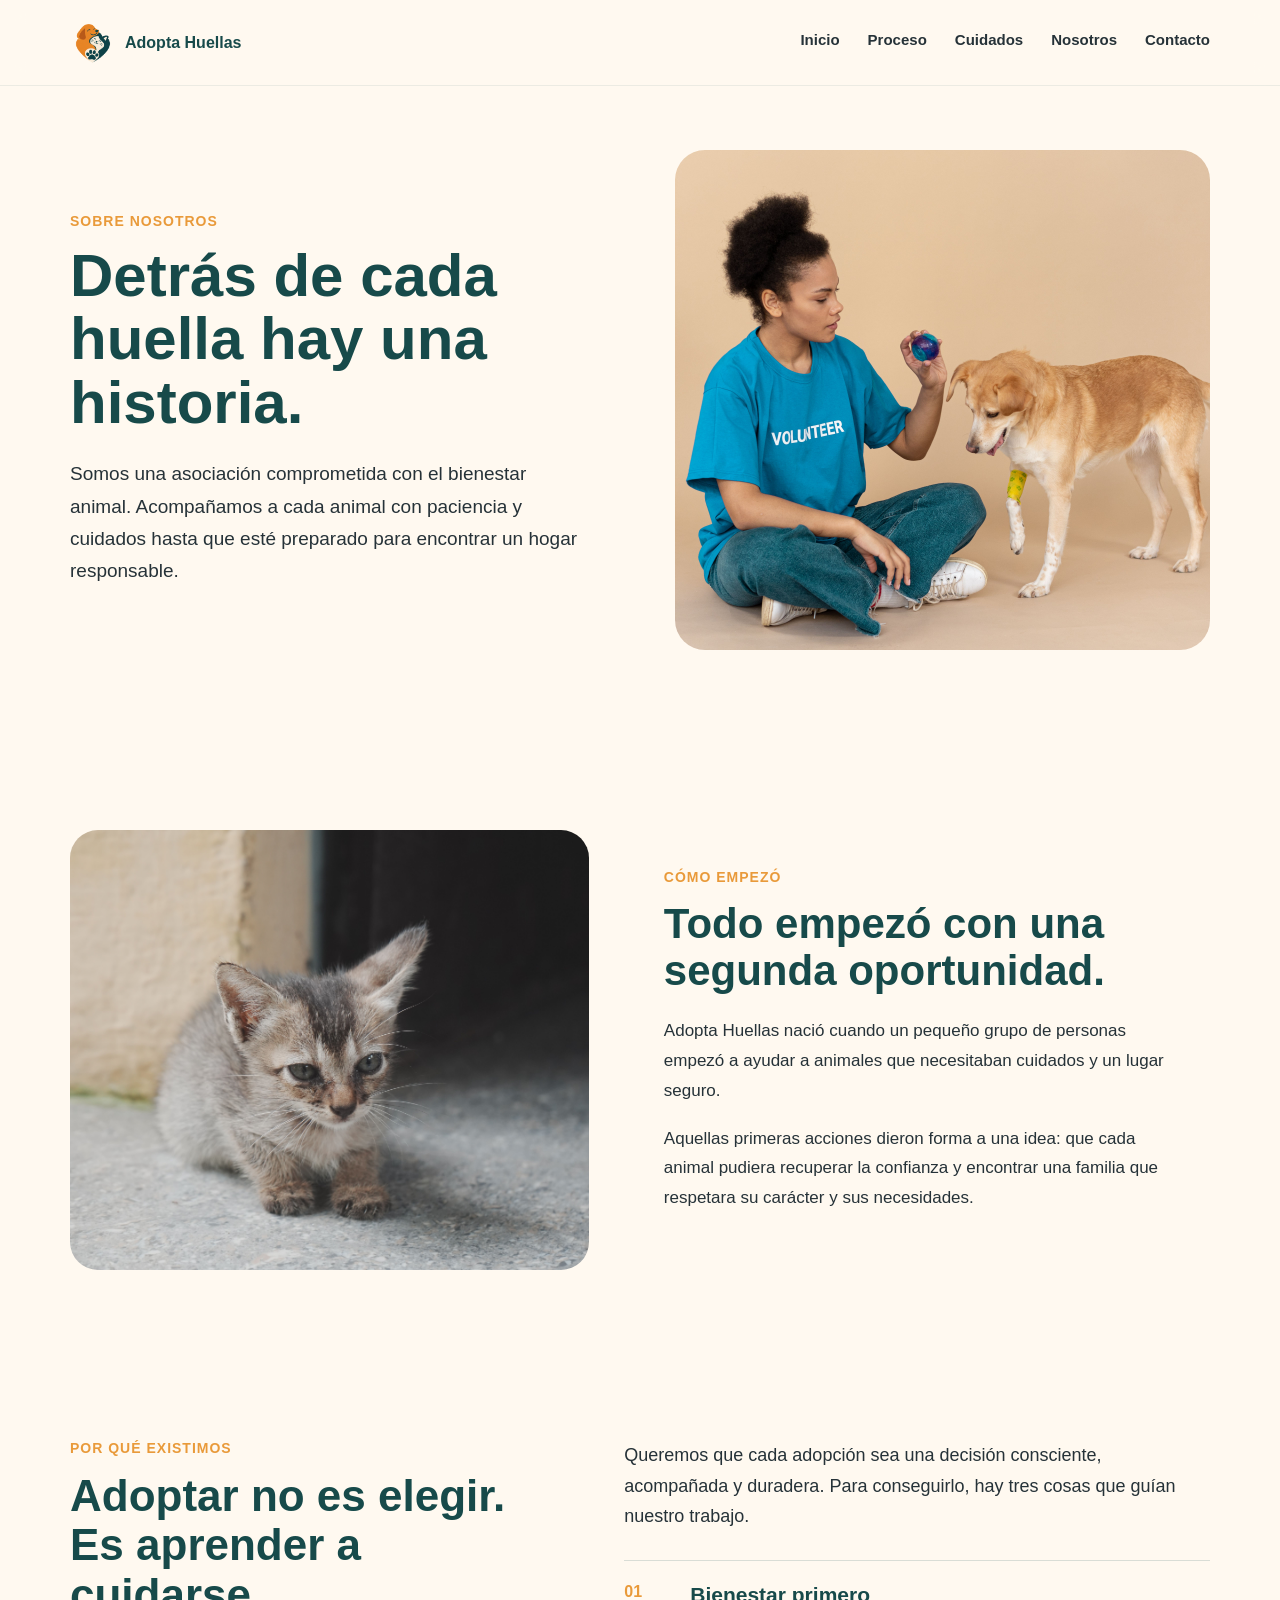
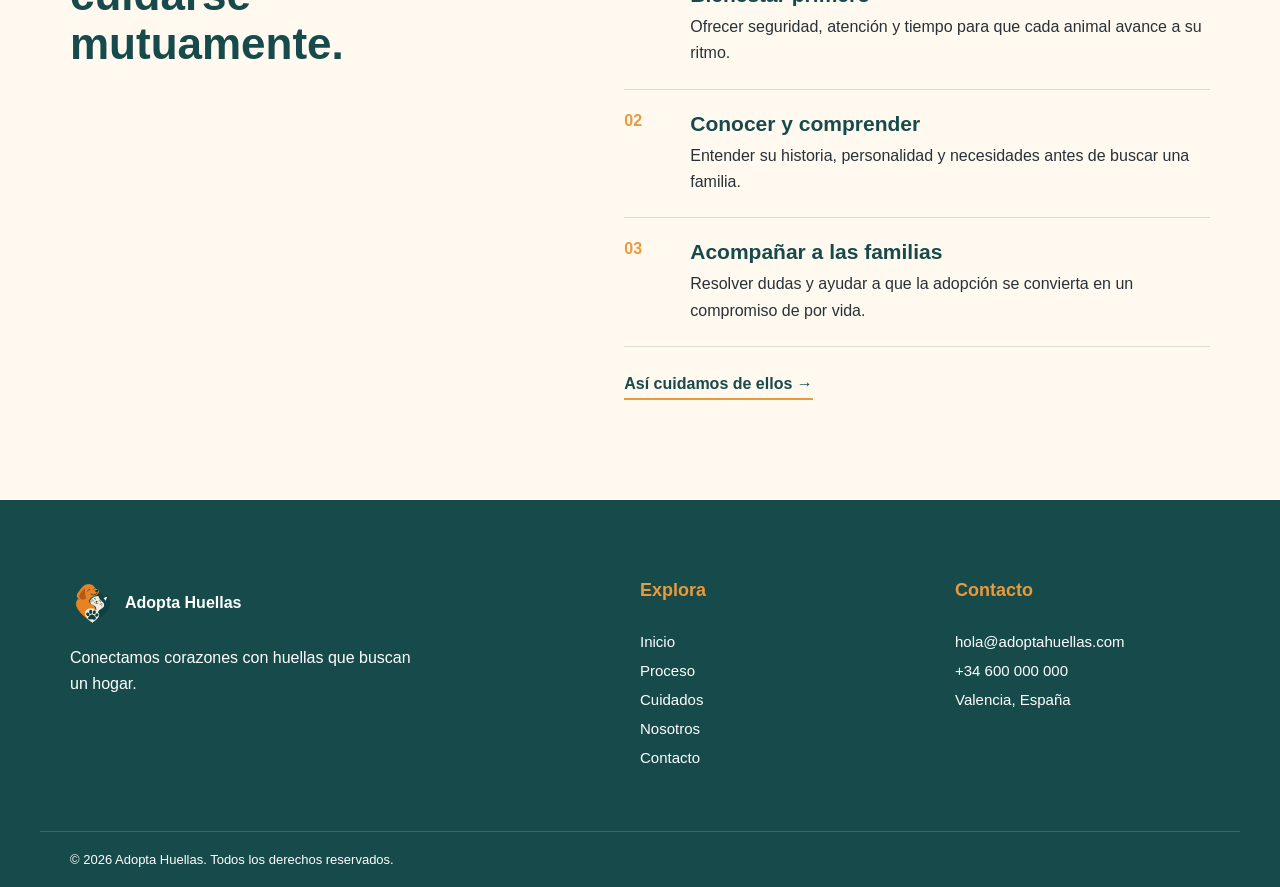
==== commit d1f993f2: "añadiendo js" ====
--- a/nosotros.html
+++ b/nosotros.html
@@ -1,10 +1,20 @@
 <!DOCTYPE html>
 <html lang="es">
+
 
 <head>
     <meta charset="UTF-8">
     <meta name="viewport" content="width=device-width, initial-scale=1.0">
-    <title>Nosotros | Adopta Huellas</title>
+
+    <title>Sobre nosotros | Adopta Huellas</title>
+
+    <meta
+        name="description"
+        content="Conoce la historia de Adopta Huellas, nuestra misión de bienestar animal y nuestro compromiso con las adopciones responsables."
+    >
+
+    <meta name="theme-color" content="#FFF9F0">
+
     <link rel="icon" type="image/x-icon" href="assets/icons/favicon.ico">
     <link rel="stylesheet" href="css/style.css">
 </head>
@@ -48,7 +58,7 @@
 
         <section class="about-story">
             <div class="about-story-image">
-                <img src="assets/images/img-hero.jpg" alt="Dos perros que buscan una nueva oportunidad">
+                <img src="assets/images/img-hero.jpg" alt="Un gatito bebé en busca de un hogar.">
             </div>
 
             <div class="about-story-content">
--- a/css/style.css
+++ b/css/style.css
@@ -799,3 +799,38 @@
 .about-purpose-link:hover {
     color: var(--secondary);
 }
+
+
+/*STYLES JS NAVBAR ACTIVE LINK*/
+
+
+.nav-links a {
+    position: relative;
+    padding-bottom: 7px;
+}
+
+.nav-links a::after {
+    content: "";
+    position: absolute;
+    bottom: 0;
+    left: 0;
+
+    width: 100%;
+    height: 2px;
+
+    background-color: var(--secondary);
+    border-radius: 2px;
+
+    transform: scaleX(0);
+    transform-origin: left;
+    transition: transform 0.3s ease;
+}
+
+.nav-links a:hover::after,
+.nav-links a.active::after {
+    transform: scaleX(1);
+}
+
+.nav-links a.active {
+    color: var(--primary);
+}
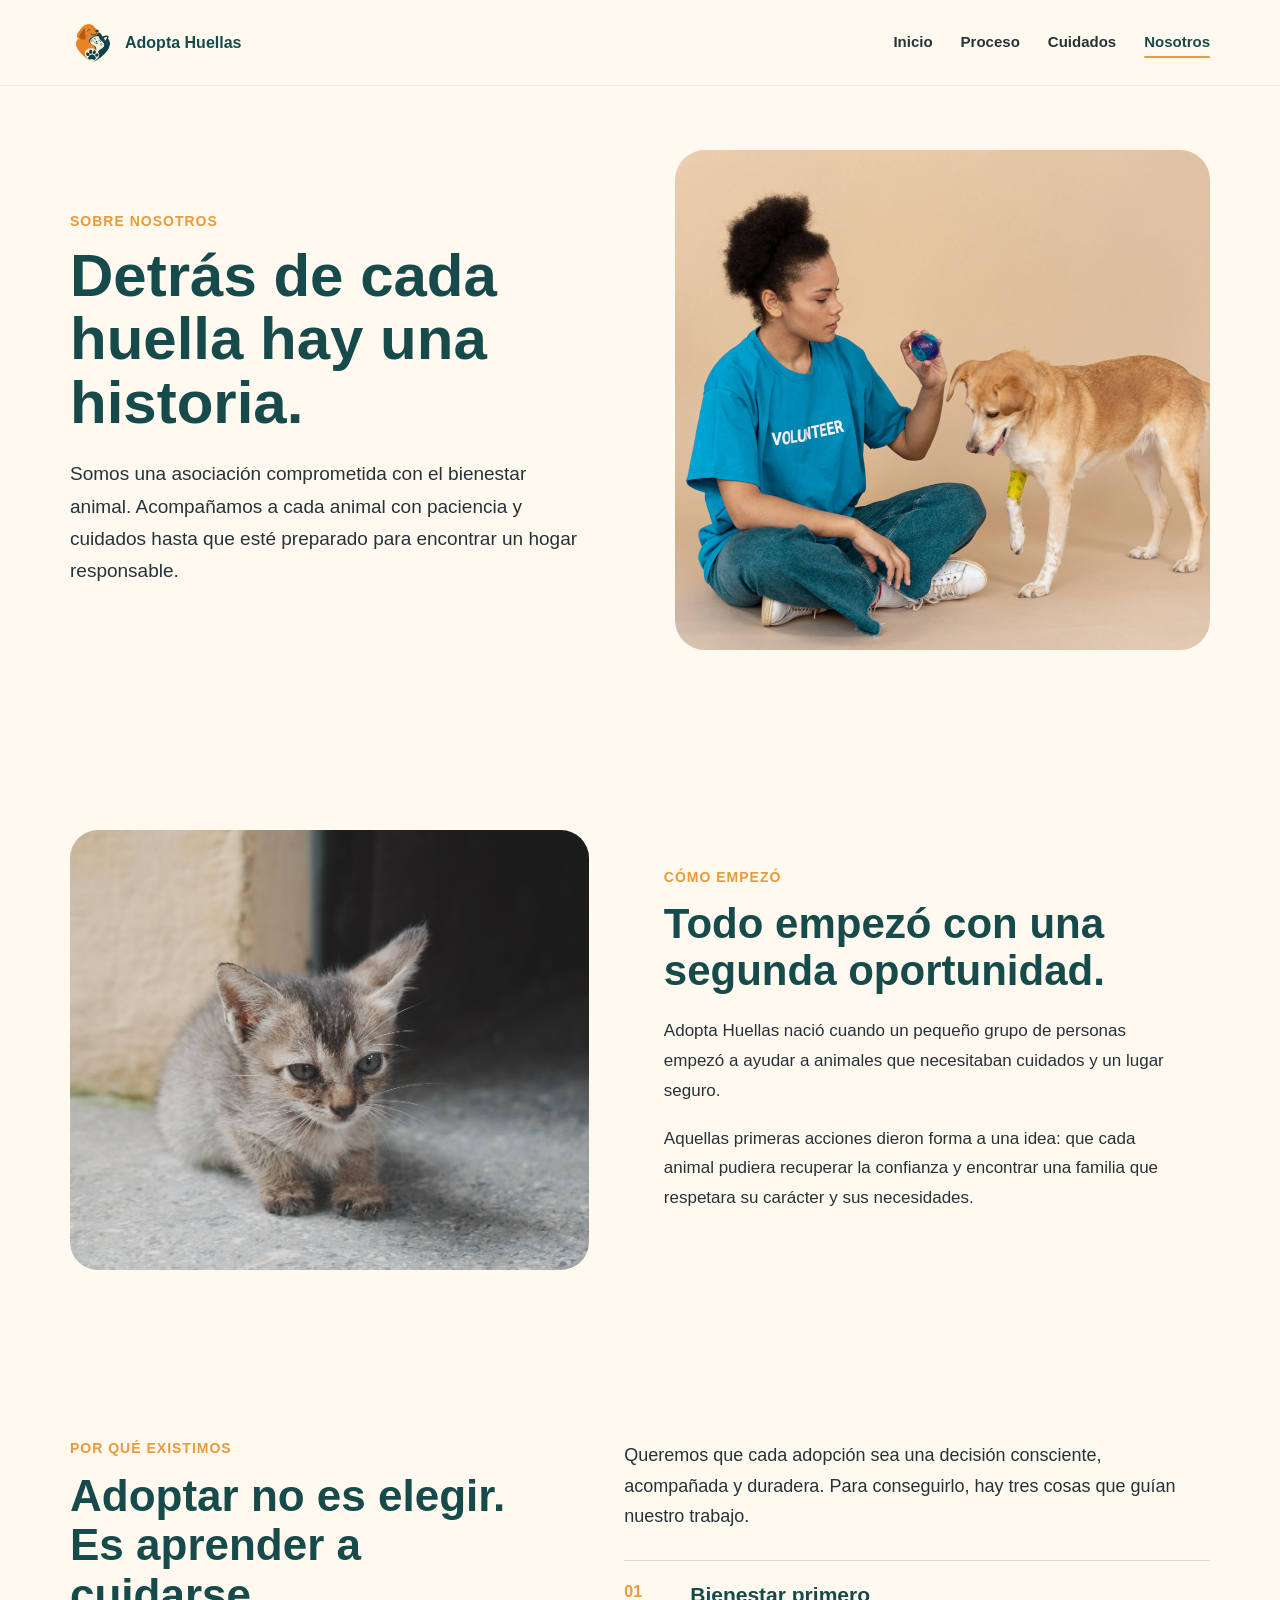
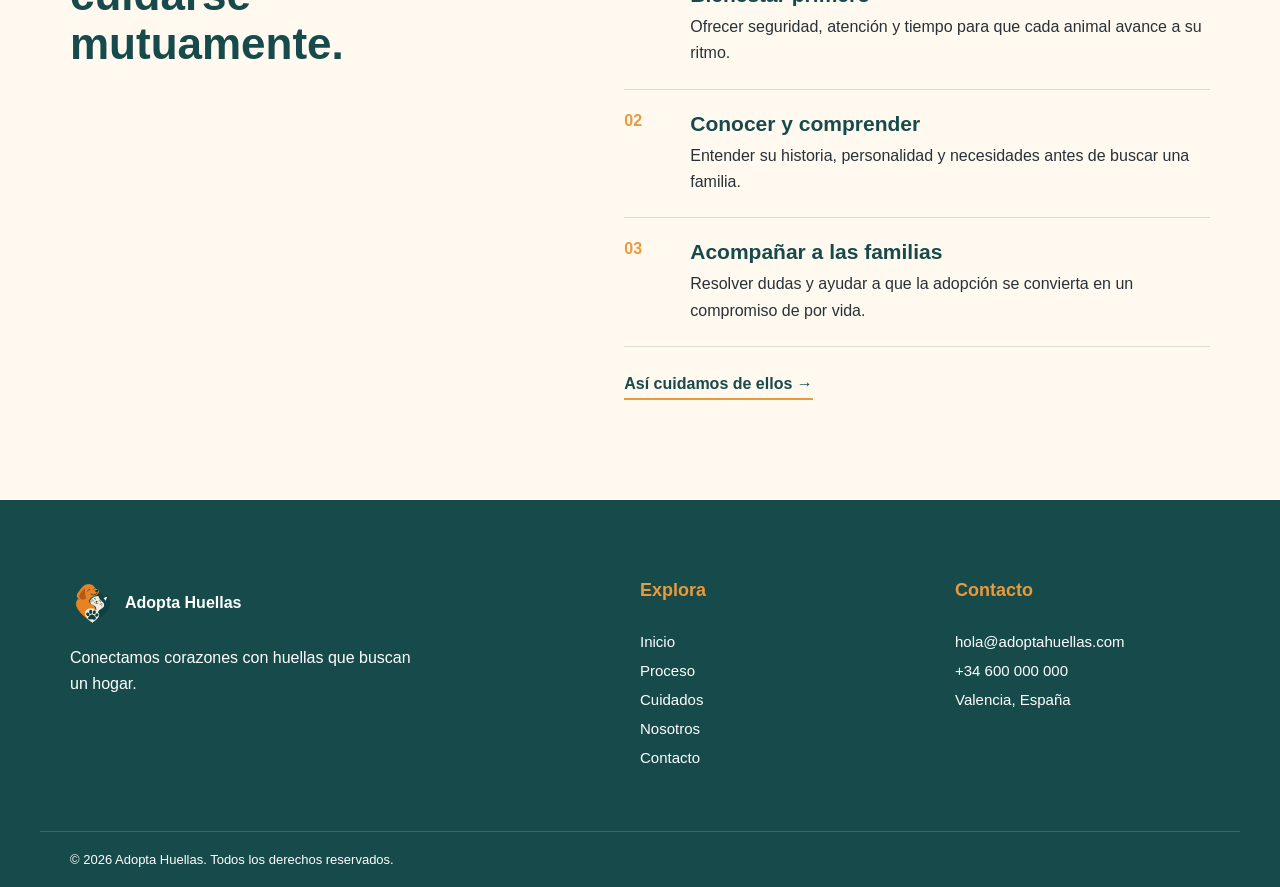
==== commit 2e17d2b9: "responsive y optimizacion" ====
--- a/nosotros.html
+++ b/nosotros.html
@@ -1,22 +1,15 @@
 <!DOCTYPE html>
 <html lang="es">
-
 
 <head>
     <meta charset="UTF-8">
     <meta name="viewport" content="width=device-width, initial-scale=1.0">
-
     <title>Sobre nosotros | Adopta Huellas</title>
-
-    <meta
-        name="description"
-        content="Conoce la historia de Adopta Huellas, nuestra misión de bienestar animal y nuestro compromiso con las adopciones responsables."
-    >
-
+    <meta name="description" content="Conoce la historia de Adopta Huellas, nuestra misión de bienestar animal y nuestro compromiso con las adopciones responsables.">
     <meta name="theme-color" content="#FFF9F0">
-
     <link rel="icon" type="image/x-icon" href="assets/icons/favicon.ico">
     <link rel="stylesheet" href="css/style.css">
+    <script src="js/main.js" defer></script>
 </head>
 
 <body>
@@ -24,16 +17,21 @@
     <header>
         <nav class="navbar" aria-label="Navegación principal">
             <a href="index.html#inicio" class="logo">
-                <img src="assets/images/logo.png" alt="Adopta Huellas">
+                <img src="assets/images/logo.png" alt="" width="45" height="45" decoding="async">
                 <span>Adopta Huellas</span>
             </a>
 
-            <div class="nav-links">
+            <button class="nav-toggle" type="button" aria-label="Abrir menú" aria-expanded="false" aria-controls="nav-links">
+                <span class="nav-toggle-bar"></span>
+                <span class="nav-toggle-bar"></span>
+                <span class="nav-toggle-bar"></span>
+            </button>
+
+            <div class="nav-links" id="nav-links">
                 <a href="index.html#inicio">Inicio</a>
                 <a href="index.html#proceso">Proceso</a>
                 <a href="index.html#cuidados">Cuidados</a>
                 <a href="nosotros.html" aria-current="page">Nosotros</a>
-                <a href="index.html#contacto">Contacto</a>
             </div>
         </nav>
     </header>
@@ -52,13 +50,15 @@
             </div>
 
             <div class="about-page-hero-image">
-                <img src="assets/images/volunt.jpg" alt="Una voluntaria comparte un momento con un perro">
+                <img src="assets/images/volunt.webp" alt="Una voluntaria comparte un momento con un perro" fetchpriority="high" decoding="async" fetchpriority="high" decoding="async">
             </div>
         </section>
 
         <section class="about-story">
             <div class="about-story-image">
-                <img src="assets/images/img-hero.jpg" alt="Un gatito bebé en busca de un hogar.">
+                <img src="assets/images/img-cat.jpg"
+                    sizes="(max-width: 820px) calc(100vw - 40px), (max-width: 1200px) 45vw, 520px"
+                    alt="Un gato bebé buscando un hogar" fetchpriority="high" decoding="async">
             </div>
 
             <div class="about-story-content">
--- a/css/style.css
+++ b/css/style.css
@@ -801,36 +801,725 @@
 }
 
 
-/*STYLES JS NAVBAR ACTIVE LINK*/
-
-
+/* =====================================================
+   RESPONSIVE — TABLET, MÓVIL Y ACCESIBILIDAD
+   Mantiene intactos los estilos de escritorio anteriores.
+===================================================== */
+
+.navbar {
+    position: relative;
+}
+
+.nav-toggle {
+    display: none;
+    align-items: center;
+    justify-content: center;
+    flex-direction: column;
+    gap: 5px;
+    width: 44px;
+    height: 44px;
+    padding: 9px;
+    border: 1px solid rgba(23, 74, 74, 0.18);
+    border-radius: 12px;
+    background: rgba(255, 249, 240, 0.72);
+    cursor: pointer;
+}
+
+.nav-toggle-bar {
+    display: block;
+    width: 21px;
+    height: 2px;
+    border-radius: 2px;
+    background-color: var(--primary);
+    transition: transform 0.2s ease, opacity 0.2s ease;
+}
+
+.nav-toggle[aria-expanded="true"] .nav-toggle-bar:first-child {
+    transform: translateY(7px) rotate(45deg);
+}
+
+.nav-toggle[aria-expanded="true"] .nav-toggle-bar:nth-child(2) {
+    opacity: 0;
+}
+
+.nav-toggle[aria-expanded="true"] .nav-toggle-bar:last-child {
+    transform: translateY(-7px) rotate(-45deg);
+}
+
+/* Enlace activo: subrayado animado */
 .nav-links a {
     position: relative;
-    padding-bottom: 7px;
+    display: inline-block;
+    padding: 5px 0 8px;
 }
 
 .nav-links a::after {
     content: "";
     position: absolute;
+    left: 0;
     bottom: 0;
-    left: 0;
-
     width: 100%;
     height: 2px;
-
+    border-radius: 2px;
     background-color: var(--secondary);
-    border-radius: 2px;
-
     transform: scaleX(0);
-    transform-origin: left;
-    transition: transform 0.3s ease;
+    transform-origin: left center;
+    transition: transform 0.28s ease;
 }
 
 .nav-links a:hover::after,
-.nav-links a.active::after {
+.nav-links a.active::after,
+.nav-links a[aria-current="page"]::after {
     transform: scaleX(1);
 }
 
-.nav-links a.active {
+.nav-links a.active,
+.nav-links a[aria-current="page"] {
     color: var(--primary);
-}+}
+
+/* Tablet: reduce espacios sin alterar la identidad visual. */
+@media (max-width: 1024px) {
+    .navbar {
+        padding-right: 24px;
+        padding-left: 24px;
+    }
+
+    .nav-links {
+        gap: 18px;
+    }
+
+    .hero {
+        gap: 34px;
+        padding-right: 26px;
+        padding-left: 26px;
+    }
+
+    .hero h1 {
+        font-size: clamp(46px, 5.5vw, 58px);
+    }
+
+    .hero-image img {
+        width: min(52vw, 540px);
+        max-width: 100%;
+    }
+
+    .hero-circle {
+        width: clamp(300px, 39vw, 400px);
+        height: clamp(300px, 39vw, 400px);
+    }
+
+    .steps {
+        gap: 20px;
+    }
+
+    .step {
+        padding: 28px;
+    }
+
+    .commitment-layout {
+        gap: 42px;
+    }
+
+    .commitment-content h2 {
+        font-size: clamp(34px, 4.2vw, 42px);
+    }
+
+    .about,
+    .about-page-hero,
+    .about-story,
+    .about-purpose {
+        gap: 42px;
+    }
+
+    .about-page-hero h1 {
+        font-size: clamp(44px, 5.2vw, 56px);
+    }
+
+    .about-story-content h2,
+    .about-purpose-intro h2 {
+        font-size: clamp(34px, 4vw, 40px);
+    }
+
+    .footer-content {
+        gap: 36px;
+    }
+}
+
+/* Móvil y tablet vertical: menú desplegable y secciones apiladas. */
+@media (max-width: 820px) {
+    header {
+        background-color: rgba(255, 249, 240, 0.92);
+    }
+
+    .navbar {
+        min-height: 66px;
+        padding: 10px 20px;
+    }
+
+    .logo img {
+        width: 40px;
+        height: 40px;
+    }
+
+    .nav-toggle {
+        display: flex;
+        flex-shrink: 0;
+    }
+
+    .nav-links {
+        display: flex;
+        position: absolute;
+        top: 100%;
+        left: -20px;
+        right: -20px;
+        z-index: 1001;
+        flex-direction: column;
+        align-items: stretch;
+        gap: 0;
+        padding: 10px 20px 18px;
+        background-color: rgba(255, 249, 240, 0.97);
+        border-bottom: 1px solid rgba(23, 74, 74, 0.12);
+        box-shadow: 0 16px 28px rgba(38, 50, 56, 0.08);
+        backdrop-filter: blur(14px);
+        -webkit-backdrop-filter: blur(14px);
+
+        opacity: 0;
+        visibility: hidden;
+        pointer-events: none;
+        transform: translateY(-10px);
+        transition:
+            opacity 0.24s ease,
+            transform 0.24s ease,
+            visibility 0s linear 0.24s;
+    }
+
+    .nav-links.is-open {
+        opacity: 1;
+        visibility: visible;
+        pointer-events: auto;
+        transform: translateY(0);
+        transition:
+            opacity 0.24s ease,
+            transform 0.24s ease,
+            visibility 0s;
+    }
+
+    .nav-links a {
+        padding: 13px 4px;
+        font-size: 16px;
+        border-bottom: 1px solid rgba(23, 74, 74, 0.08);
+    }
+
+    .nav-links a:last-child {
+        border-bottom: 0;
+    }
+
+    .nav-links a::after {
+        width: 36px;
+        bottom: 6px;
+    }
+
+    .nav-links a {
+        padding: 13px 4px 16px;
+    }
+
+    main {
+        padding-top: 66px;
+    }
+
+    section,
+    footer {
+        scroll-margin-top: 78px;
+    }
+
+    .hero {
+        min-height: unset;
+        grid-template-columns: minmax(0, 1fr);
+        gap: 30px;
+        padding: 54px 24px 70px;
+        text-align: center;
+    }
+
+    .hero-content {
+        width: 100%;
+        max-width: 680px;
+        margin: 0 auto;
+    }
+
+    .hero h1 {
+        margin-bottom: 20px;
+        font-size: clamp(42px, 7.5vw, 58px);
+        line-height: 1.08;
+    }
+
+    .hero-description {
+        max-width: 540px;
+        margin: 0 auto 28px;
+        font-size: 18px;
+    }
+
+    .hero-button {
+        justify-content: center;
+        max-width: 100%;
+        padding: 14px 22px;
+    }
+
+    .hero-image {
+        width: 100%;
+        min-width: 0;
+        min-height: 0;
+    }
+
+    .hero-image img {
+        width: min(100%, 520px);
+        max-width: 100%;
+    }
+
+    .hero-circle {
+        width: clamp(250px, 62vw, 360px);
+        height: clamp(250px, 62vw, 360px);
+    }
+
+    .section-header {
+        margin-bottom: 38px;
+    }
+
+    .section-header h2 {
+        font-size: clamp(32px, 5.5vw, 40px);
+    }
+
+    .section-header > p:last-child {
+        font-size: 17px;
+    }
+
+    .process-section {
+        padding: 125px 24px 76px;
+    }
+
+    .process-section::before {
+        top: 108px;
+    }
+
+    .process-wave {
+        height: 120px;
+    }
+
+    .steps {
+        grid-template-columns: minmax(0, 1fr);
+        max-width: 560px;
+        margin: 0 auto;
+        gap: 16px;
+    }
+
+    .step {
+        padding: 26px;
+    }
+
+    .step-number {
+        margin-bottom: 16px;
+    }
+
+    .step h3 {
+        font-size: 25px;
+    }
+
+    .process-transition {
+        height: 112px;
+        margin-bottom: -42px;
+    }
+
+    .commitment {
+        padding: 60px 24px 78px;
+    }
+
+    .commitment-layout {
+        grid-template-columns: minmax(0, 1fr);
+        grid-template-areas:
+            "content"
+            "photo";
+        gap: 32px;
+    }
+
+    .commitment-content {
+        max-width: 680px;
+    }
+
+    .commitment-content h2 {
+        font-size: clamp(34px, 6vw, 42px);
+    }
+
+    .commitment-intro {
+        font-size: 17px;
+    }
+
+    .commitment-photo {
+        height: clamp(300px, 66vw, 440px);
+    }
+
+    .commitment-photo-caption {
+        left: 16px;
+        right: 16px;
+        bottom: 16px;
+    }
+
+    .commitment-point {
+        grid-template-columns: 38px minmax(0, 1fr);
+        gap: 13px;
+        padding: 18px 0;
+    }
+
+    .commitment-number {
+        width: 34px;
+        height: 34px;
+    }
+
+    .about {
+        grid-template-columns: minmax(0, 1fr);
+        gap: 30px;
+        padding: 72px 24px;
+    }
+
+    .about-image {
+        height: clamp(300px, 66vw, 440px);
+    }
+
+    .about-content {
+        max-width: 680px;
+    }
+
+    .about-content h2 {
+        font-size: clamp(34px, 6vw, 42px);
+    }
+
+    .about-content p {
+        font-size: 17px;
+    }
+
+    .about-page-hero,
+    .about-story,
+    .about-purpose {
+        grid-template-columns: minmax(0, 1fr);
+        gap: 32px;
+        padding: 58px 24px 72px;
+    }
+
+    .about-page-hero h1 {
+        font-size: clamp(40px, 7vw, 54px);
+    }
+
+    .about-page-hero p:not(.section-label) {
+        font-size: 18px;
+    }
+
+    .about-page-hero-image {
+        height: clamp(300px, 66vw, 460px);
+    }
+
+    .about-story-image {
+        height: clamp(280px, 62vw, 420px);
+    }
+
+    .about-story-content h2,
+    .about-purpose-intro h2 {
+        font-size: clamp(34px, 6vw, 42px);
+    }
+
+    .about-purpose {
+        padding-top: 65px;
+        padding-bottom: 80px;
+    }
+
+    .about-purpose-content > p {
+        font-size: 17px;
+    }
+
+    .footer-wave {
+        top: -48px;
+        height: 100px;
+    }
+
+    .footer-content {
+        grid-template-columns: repeat(2, minmax(0, 1fr));
+        gap: 34px 24px;
+        padding: 68px 24px 48px;
+    }
+
+    .footer-brand {
+        grid-column: 1 / -1;
+    }
+
+    .footer-bottom {
+        padding: 20px 24px;
+    }
+
+    .decorative-paw.paw-front {
+        opacity: 0.17;
+        z-index: 0;
+    }
+
+    .paw-2 {
+        top: auto;
+        right: 9%;
+        bottom: 28px;
+        left: auto;
+        width: 34px;
+        height: 34px;
+    }
+
+    .paw-3 {
+        right: 22px;
+        bottom: 24px;
+        width: 30px;
+        height: 30px;
+    }
+
+    .paw-5 {
+        top: 210px;
+        right: 22px;
+        width: 36px;
+        height: 36px;
+    }
+
+    .paw-6 {
+        top: 30px;
+        right: 24px;
+        width: 28px;
+        height: 28px;
+    }
+
+    .paw-7 {
+        bottom: 30px;
+        left: auto;
+        right: 26px;
+        width: 34px;
+        height: 34px;
+    }
+
+    .paw-9 {
+        right: 20px;
+        bottom: 28px;
+        width: 36px;
+        height: 36px;
+    }
+}
+
+@media (max-width: 560px) {
+    .navbar {
+        padding-right: 16px;
+        padding-left: 16px;
+    }
+
+    .logo {
+        gap: 8px;
+        font-size: 15px;
+    }
+
+    .logo img {
+        width: 36px;
+        height: 36px;
+    }
+
+    main {
+        padding-top: 62px;
+    }
+
+    .hero {
+        padding: 44px 20px 58px;
+        gap: 22px;
+    }
+
+    .hero h1 {
+        font-size: clamp(36px, 10vw, 46px);
+    }
+
+    .hero-description {
+        font-size: 16px;
+        line-height: 1.6;
+    }
+
+    .hero-button {
+        gap: 8px;
+        padding: 13px 18px;
+        font-size: 14px;
+    }
+
+    .hero-circle {
+        width: min(76vw, 310px);
+        height: min(76vw, 310px);
+    }
+
+    .process-section {
+        padding: 112px 20px 62px;
+    }
+
+    .process-section::before {
+        top: 98px;
+    }
+
+    .process-wave {
+        height: 108px;
+    }
+
+    .section-header {
+        margin-bottom: 30px;
+    }
+
+    .section-header h2 {
+        font-size: 31px;
+    }
+
+    .section-header > p:last-child {
+        font-size: 16px;
+    }
+
+    .step {
+        padding: 23px;
+        border-radius: 17px;
+    }
+
+    .process-transition {
+        height: 92px;
+        margin-bottom: -28px;
+    }
+
+    .commitment {
+        padding: 48px 20px 62px;
+    }
+
+    .commitment-content h2,
+    .about-content h2 {
+        font-size: 32px;
+    }
+
+    .commitment-intro,
+    .about-content p {
+        font-size: 16px;
+        line-height: 1.65;
+    }
+
+    .commitment-point h3 {
+        font-size: 18px;
+    }
+
+    .commitment-point p {
+        font-size: 14px;
+    }
+
+    .commitment-photo {
+        height: 320px;
+        border-radius: 20px;
+    }
+
+    .about {
+        padding: 58px 20px;
+    }
+
+    .about-image {
+        height: 320px;
+        border-radius: 20px;
+    }
+
+    .about-page-hero,
+    .about-story,
+    .about-purpose {
+        padding: 46px 20px 58px;
+        gap: 25px;
+    }
+
+    .about-page-hero h1 {
+        font-size: 38px;
+    }
+
+    .about-page-hero p:not(.section-label),
+    .about-story-content p:not(.section-label),
+    .about-purpose-content > p {
+        font-size: 16px;
+        line-height: 1.65;
+    }
+
+    .about-page-hero-image,
+    .about-story-image {
+        height: 310px;
+        border-radius: 21px;
+    }
+
+    .about-story-content h2,
+    .about-purpose-intro h2 {
+        font-size: 32px;
+    }
+
+    .about-purpose-point {
+        grid-template-columns: 34px minmax(0, 1fr);
+        gap: 12px;
+        padding: 18px 0;
+    }
+
+    .about-purpose-point h3 {
+        font-size: 19px;
+    }
+
+    .about-purpose-point p {
+        font-size: 15px;
+    }
+
+    .footer-wave {
+        top: -38px;
+        height: 82px;
+    }
+
+    .footer-content {
+        grid-template-columns: minmax(0, 1fr);
+        gap: 28px;
+        padding: 58px 20px 38px;
+    }
+
+    .footer-brand {
+        grid-column: auto;
+    }
+
+    .footer-bottom {
+        padding: 18px 20px;
+    }
+
+    .footer-bottom p {
+        font-size: 12px;
+        line-height: 1.5;
+    }
+
+    .paw-1 {
+        top: 45px;
+        left: 17px;
+        width: 26px;
+        height: 26px;
+    }
+
+    .paw-4 {
+        top: 145px;
+        left: 15px;
+        width: 28px;
+        height: 28px;
+    }
+
+    .paw-8 {
+        top: 24px;
+        left: 20px;
+        width: 28px;
+        height: 28px;
+    }
+}
+
+@media (prefers-reduced-motion: reduce) {
+    html {
+        scroll-behavior: auto;
+    }
+
+    *,
+    *::before,
+    *::after {
+        animation-duration: 0.01ms !important;
+        animation-iteration-count: 1 !important;
+        transition-duration: 0.01ms !important;
+        scroll-behavior: auto !important;
+    }
+}
